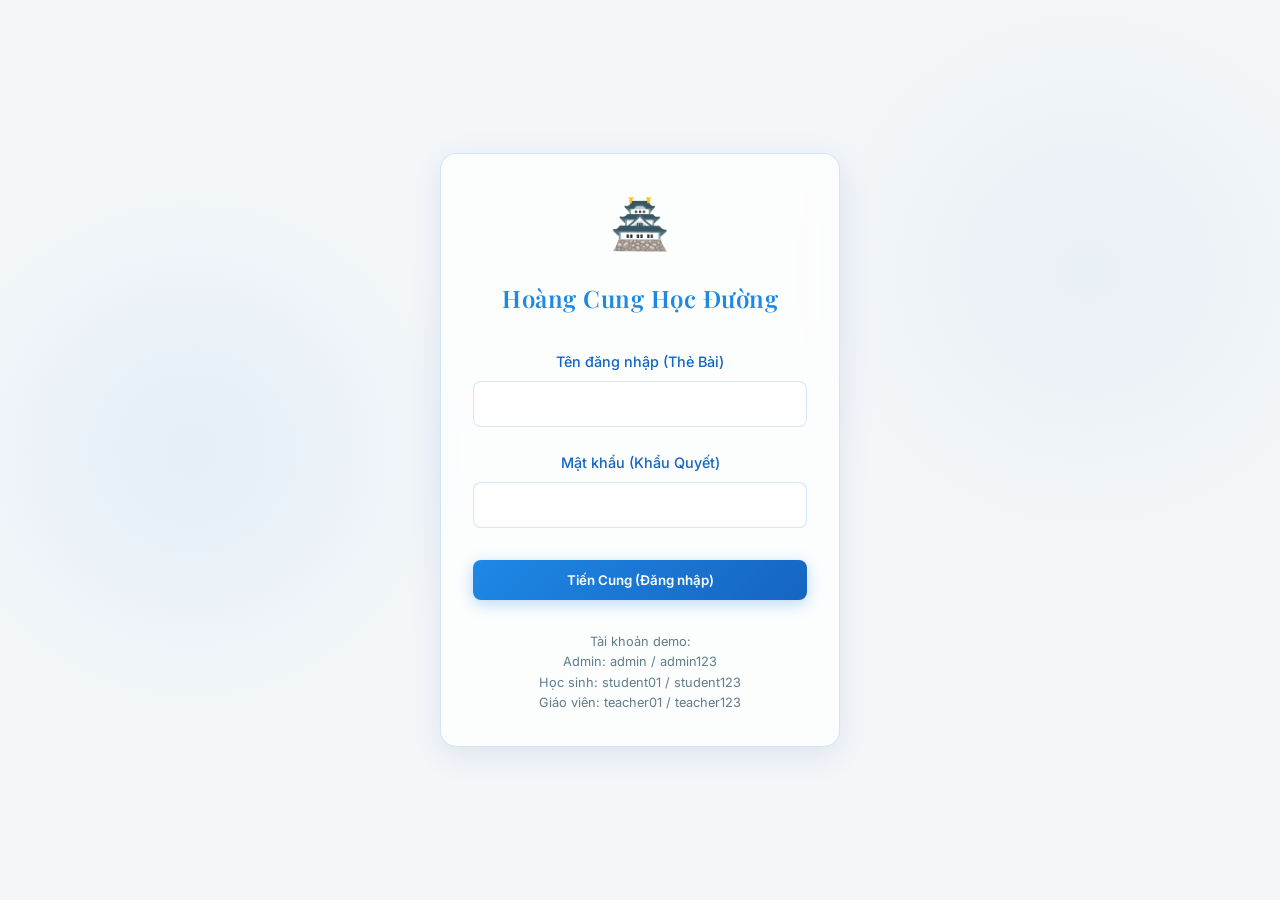
==== frontend/admin/index.html @ 29618800 "Update frontend for Vercel deploy" ====
<!DOCTYPE html>
<html lang="vi">
<head>
    <meta charset="UTF-8">
    <meta name="viewport" content="width=device-width, initial-scale=1.0">
    <title>Admin - Hoàng Cung Học Đường</title>
    <link rel="stylesheet" href="../css/style.css">
</head>
<body>

    <div class="app-container">
        <!-- Sidebar -->
        <aside class="sidebar">
            <div class="sidebar-header">
                <div style="font-size: 2.5rem; margin-bottom: 1rem;">🏯</div>
                <h2 style="font-size: 1.2rem;">Hoàng Cung<br>Học Đường</h2>
            </div>
            <nav class="sidebar-nav">
                <a href="index.html" class="nav-item active">Tổng Quan Quốc Gia</a>
                <a href="#" class="nav-item" onclick="alert('Tính năng đang phát triển!')">Quản Lý Thái Phó (GV)</a>
                <a href="#" class="nav-item" onclick="alert('Tính năng đang phát triển!')">Quản Lý Học Sinh</a>
                <a href="#" class="nav-item" onclick="alert('Tính năng đang phát triển!')">Cấu Hình Cấp Bậc</a>
            </nav>
            <div style="padding: 1.5rem; text-align: center;">
                <button onclick="logout()" class="btn btn-secondary" style="width: 100%;">Xuất Cung</button>
            </div>
        </aside>

        <!-- Main Content -->
        <main class="main-content">
            <header class="topbar">
                <div>
                    <h1 style="font-size: 1.8rem;">Toàn Cảnh Triều Đình</h1>
                </div>
                <div class="user-profile">
                    <div class="user-info">
                        <div class="user-name" id="userName">Đang tải...</div>
                        <div class="user-role">Quản Trị Tối Cao (Admin)</div>
                    </div>
                </div>
            </header>

            <div class="animate-fade-in">
                <!-- Stats Grid -->
                <div class="grid-cards">
                    <div class="glass-panel stat-card">
                        <div class="stat-label">Tổng Học Sinh</div>
                        <div class="stat-value" id="totalStudents">0</div>
                    </div>
                    <div class="stat-card glass-panel">
                        <div class="stat-label">Tổng Lớp Học</div>
                        <div class="stat-value" id="totalClasses">0</div>
                    </div>
                    <div class="stat-card glass-panel">
                        <div class="stat-label">Tổng Giáo Viên</div>
                        <div class="stat-value" id="totalTeachers">0</div>
                    </div>
                    <div class="stat-card glass-panel">
                        <div class="stat-label">Điểm Trung Bình</div>
                        <div class="stat-value" id="avgScore">0</div>
                    </div>
                </div>

                <!-- Top Students Table -->
                <div class="glass-panel mt-2">
                    <h3 class="mb-1">Top 5 Bảng Vàng (Toàn Trường)</h3>
                    <div class="table-container">
                        <table>
                            <thead>
                                <tr>
                                    <th>#</th>
                                    <th>Học Sinh</th>
                                    <th>Cấp Bậc</th>
                                    <th>Tổng Điểm</th>
                                </tr>
                            </thead>
                            <tbody id="topStudentsTable">
                                <tr>
                                    <td colspan="4" class="text-center">Đang tải dữ liệu...</td>
                                </tr>
                            </tbody>
                        </table>
                    </div>
                </div>

            </div>
        </main>
    </div>

    <script src="../js/api.js"></script>
    <script src="dashboard.js"></script>
</body>
</html>
---- frontend/css/style.css ----
@import url('https://fonts.googleapis.com/css2?family=Playfair+Display:ital,wght@0,400;0,600;0,700;1,400&family=Inter:wght@300;400;500;600&display=swap');

:root {
    --primary-color: #1E88E5; /* Edu Blue */
    --primary-dark: #1565C0;
    --primary-light: #E3F2FD;
    --bg-dark: #F4F7F9; /* Light Edu background */
    --bg-panel: rgba(255, 255, 255, 0.85);
    --text-main: #2C3E50;
    --text-muted: #607D8B;
    --accent-red: #E74C3C;
    --glass-bg: rgba(255, 255, 255, 0.7);
    --glass-border: rgba(30, 136, 229, 0.2);
    --glass-shadow: 0 8px 32px 0 rgba(31, 38, 135, 0.1);
    --danger: #dc3545;
    --success: #28a745;
}

* {
    margin: 0;
    padding: 0;
    box-sizing: border-box;
}

body {
    font-family: 'Inter', sans-serif;
    background-color: var(--bg-dark);
    background-image: 
        radial-gradient(circle at 15% 50%, rgba(30, 136, 229, 0.08), transparent 25%),
        radial-gradient(circle at 85% 30%, rgba(21, 101, 192, 0.05), transparent 25%);
    background-attachment: fixed;
    color: var(--text-main);
    min-height: 100vh;
    line-height: 1.6;
}

h1, h2, h3, h4, h5, h6 {
    font-family: 'Playfair Display', serif;
    color: var(--primary-color);
    font-weight: 600;
    letter-spacing: 0.5px;
}

/* Glassmorphism Panels */
.glass-panel {
    background: var(--glass-bg);
    backdrop-filter: blur(12px);
    -webkit-backdrop-filter: blur(12px);
    border: 1px solid var(--glass-border);
    box-shadow: var(--glass-shadow);
    border-radius: 16px;
    padding: 2rem;
}

/* Inputs & Buttons */
.input-group {
    margin-bottom: 1.5rem;
}

.input-group label {
    display: block;
    margin-bottom: 0.5rem;
    color: var(--primary-dark);
    font-size: 0.9rem;
    font-weight: 500;
}

input, select, textarea {
    width: 100%;
    padding: 0.75rem 1rem;
    background: rgba(255, 255, 255, 0.9);
    border: 1px solid var(--glass-border);
    border-radius: 8px;
    color: var(--text-main);
    font-family: 'Inter', sans-serif;
    font-size: 1rem;
    transition: all 0.3s ease;
}

input:focus, select:focus, textarea:focus {
    outline: none;
    border-color: var(--primary-color);
    box-shadow: 0 0 0 2px rgba(30, 136, 229, 0.2);
}

.btn {
    display: inline-block;
    padding: 0.75rem 1.5rem;
    border: none;
    border-radius: 8px;
    font-weight: 600;
    cursor: pointer;
    transition: all 0.3s ease;
    font-family: 'Inter', sans-serif;
    text-align: center;
}

.btn-primary {
    background: linear-gradient(135deg, var(--primary-color), var(--primary-dark));
    color: #FFFFFF;
    box-shadow: 0 4px 15px rgba(30, 136, 229, 0.3);
}

.btn-primary:hover {
    transform: translateY(-2px);
    box-shadow: 0 6px 20px rgba(30, 136, 229, 0.4);
    background: linear-gradient(135deg, #42A5F5, var(--primary-color));
}

.btn-secondary {
    background: transparent;
    border: 1px solid var(--primary-color);
    color: var(--primary-color);
}

.btn-secondary:hover {
    background: rgba(30, 136, 229, 0.1);
}

/* Layout */
.app-container {
    display: flex;
    min-height: 100vh;
}

.sidebar {
    width: 260px;
    background: var(--glass-bg);
    backdrop-filter: blur(12px);
    border-right: 1px solid var(--glass-border);
    display: flex;
    flex-direction: column;
}

.sidebar-header {
    padding: 2rem 1.5rem;
    text-align: center;
    border-bottom: 1px solid var(--glass-border);
}

.sidebar-header h2 {
    font-size: 1.5rem;
    margin-bottom: 0.5rem;
}

.sidebar-nav {
    flex: 1;
    padding: 1.5rem 0;
}

.nav-item {
    display: block;
    padding: 0.75rem 1.5rem;
    color: var(--text-muted);
    text-decoration: none;
    transition: all 0.3s;
    border-left: 3px solid transparent;
}

.nav-item:hover, .nav-item.active {
    background: rgba(30, 136, 229, 0.1);
    color: var(--primary-color);
    border-left-color: var(--primary-color);
}

.main-content {
    flex: 1;
    padding: 2rem;
    overflow-y: auto;
}

/* Topbar */
.topbar {
    display: flex;
    justify-content: space-between;
    align-items: center;
    margin-bottom: 2rem;
    padding-bottom: 1rem;
    border-bottom: 1px solid var(--glass-border);
}

.user-profile {
    display: flex;
    align-items: center;
    gap: 1rem;
}

.user-info {
    text-align: right;
}

.user-name {
    font-weight: 600;
    color: var(--primary-light);
}

.user-role {
    font-size: 0.8rem;
    color: var(--text-muted);
}

/* Dashboard Grid */
.grid-cards {
    display: grid;
    grid-template-columns: repeat(auto-fit, minmax(240px, 1fr));
    gap: 1.5rem;
    margin-bottom: 2rem;
}

.stat-card {
    padding: 1.5rem;
    display: flex;
    flex-direction: column;
    gap: 0.5rem;
}

.stat-value {
    font-size: 2.5rem;
    font-family: 'Playfair Display', serif;
    color: var(--primary-color);
    line-height: 1;
}

.stat-label {
    color: var(--text-muted);
    font-size: 0.9rem;
    text-transform: uppercase;
    letter-spacing: 1px;
}

/* Tables */
.table-container {
    overflow-x: auto;
}

table {
    width: 100%;
    border-collapse: collapse;
}

th, td {
    padding: 1rem;
    text-align: left;
    border-bottom: 1px solid rgba(30, 136, 229, 0.1);
}

th {
    color: var(--primary-color);
    font-family: 'Playfair Display', serif;
    font-weight: 600;
    text-transform: uppercase;
    font-size: 0.9rem;
    letter-spacing: 1px;
}

tr:hover td {
    background: rgba(30, 136, 229, 0.05);
}

/* Utilities */
.text-center { text-align: center; }
.mt-1 { margin-top: 1rem; }
.mt-2 { margin-top: 2rem; }
.mb-1 { margin-bottom: 1rem; }
.mb-2 { margin-bottom: 2rem; }
.d-flex { display: flex; }
.justify-between { justify-content: space-between; }
.align-center { align-items: center; }

/* Animations */
@keyframes fadeIn {
    from { opacity: 0; transform: translateY(10px); }
    to { opacity: 1; transform: translateY(0); }
}

.animate-fade-in {
    animation: fadeIn 0.5s ease forwards;
}

/* Rank Badges */
.rank-badge {
    display: inline-flex;
    align-items: center;
    gap: 0.5rem;
    padding: 0.25rem 0.75rem;
    border-radius: 20px;
    font-size: 0.85rem;
    font-weight: 600;
    background: rgba(0, 0, 0, 0.3);
    border: 1px solid;
}
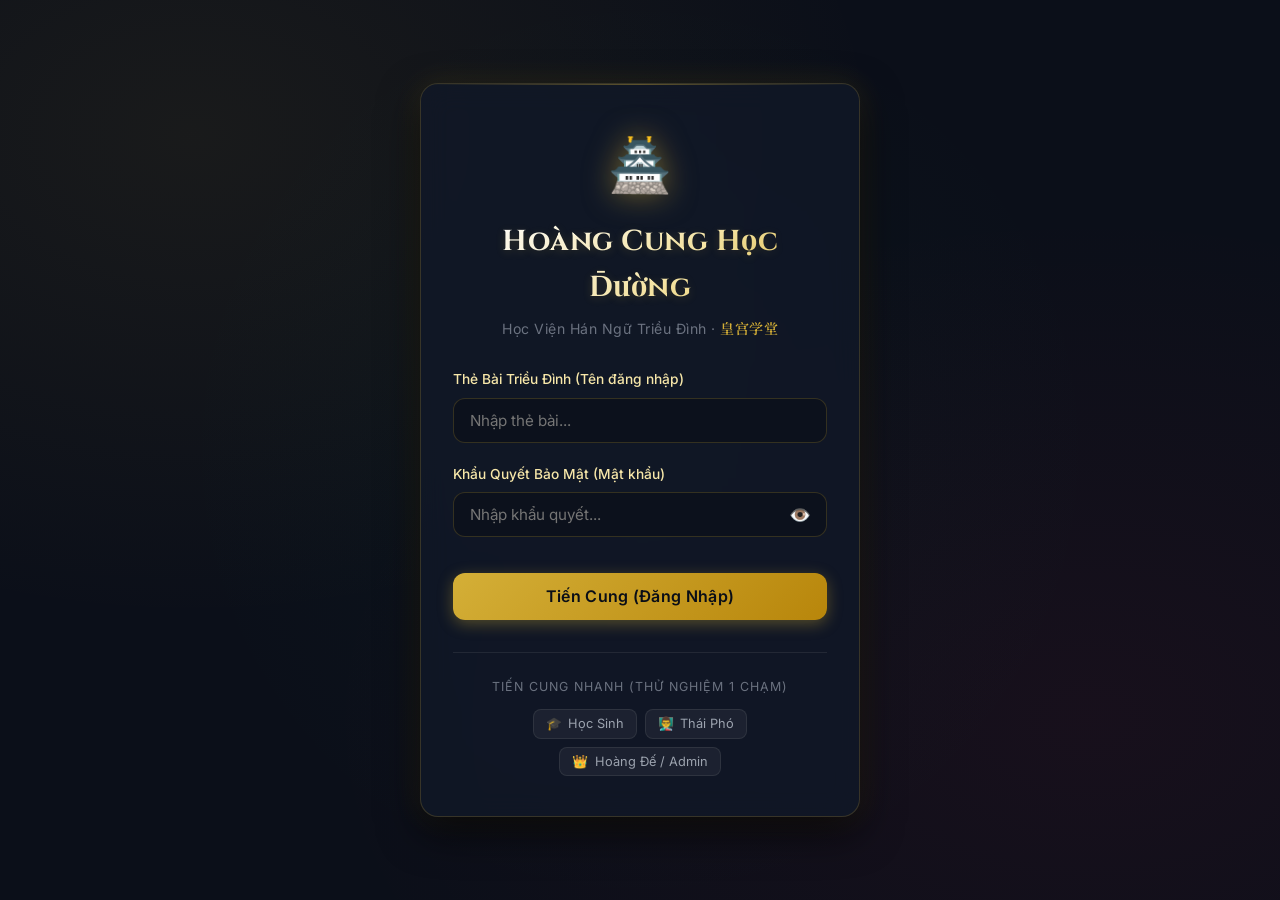
==== commit 91b13682: "feat: overhaul frontend with imperial Chinese theme, full API integration, and mobile responsiveness" ====
--- a/frontend/admin/index.html
+++ b/frontend/admin/index.html
@@ -2,9 +2,44 @@
 <html lang="vi">
 <head>
     <meta charset="UTF-8">
-    <meta name="viewport" content="width=device-width, initial-scale=1.0">
-    <title>Admin - Hoàng Cung Học Đường</title>
+    <meta name="viewport" content="width=device-width, initial-scale=1.0, maximum-scale=1.0, user-scalable=no">
+    <title>Hoàng Cung Học Đường - Quản Trị Triều Đình</title>
     <link rel="stylesheet" href="../css/style.css">
+    <style>
+        .rank-dist-grid {
+            display: grid;
+            grid-template-columns: repeat(auto-fill, minmax(170px, 1fr));
+            gap: 0.85rem;
+            margin-top: 1rem;
+        }
+
+        .rank-dist-card {
+            background: rgba(13, 17, 26, 0.7);
+            border: 1px solid var(--border-subtle);
+            border-radius: var(--radius-md);
+            padding: 0.85rem 1rem;
+            display: flex;
+            align-items: center;
+            justify-content: space-between;
+        }
+
+        .rank-dist-card:hover {
+            border-color: var(--gold-primary);
+        }
+
+        .form-row {
+            display: grid;
+            grid-template-columns: 1fr 1fr;
+            gap: 1rem;
+        }
+
+        @media (max-width: 640px) {
+            .form-row {
+                grid-template-columns: 1fr;
+                gap: 0;
+            }
+        }
+    </style>
 </head>
 <body>
 
@@ -12,81 +47,409 @@
         <!-- Sidebar -->
         <aside class="sidebar">
             <div class="sidebar-header">
-                <div style="font-size: 2.5rem; margin-bottom: 1rem;">🏯</div>
-                <h2 style="font-size: 1.2rem;">Hoàng Cung<br>Học Đường</h2>
-            </div>
+                <div class="sidebar-logo-icon">👑</div>
+                <div class="sidebar-brand">
+                    <h2>Triều Đình</h2>
+                    <span>Tổng Quản Học Viện</span>
+                </div>
+            </div>
+
             <nav class="sidebar-nav">
-                <a href="index.html" class="nav-item active">Tổng Quan Quốc Gia</a>
-                <a href="#" class="nav-item" onclick="alert('Tính năng đang phát triển!')">Quản Lý Thái Phó (GV)</a>
-                <a href="#" class="nav-item" onclick="alert('Tính năng đang phát triển!')">Quản Lý Học Sinh</a>
-                <a href="#" class="nav-item" onclick="alert('Tính năng đang phát triển!')">Cấu Hình Cấp Bậc</a>
+                <a href="#dashboard" class="nav-item active" onclick="switchAdminTab('dashboard', this)">
+                    <span class="nav-icon">🏯</span>
+                    <span>Toàn Cảnh Triều Đình</span>
+                </a>
+                <a href="#students" class="nav-item" onclick="switchAdminTab('students', this)">
+                    <span class="nav-icon">👥</span>
+                    <span>Quản Lý Học Tử</span>
+                </a>
+                <a href="#teachers" class="nav-item" onclick="switchAdminTab('teachers', this)">
+                    <span class="nav-icon">🎓</span>
+                    <span>Quản Lý Thái Phó</span>
+                </a>
+                <a href="#classes" class="nav-item" onclick="switchAdminTab('classes', this)">
+                    <span class="nav-icon">🏛️</span>
+                    <span>Quản Lý Lớp Học</span>
+                </a>
+                <a href="#scores" class="nav-item" onclick="switchAdminTab('scores', this)">
+                    <span class="nav-icon">⭐</span>
+                    <span>Thưởng Phạt Triều Đình</span>
+                </a>
             </nav>
-            <div style="padding: 1.5rem; text-align: center;">
-                <button onclick="logout()" class="btn btn-secondary" style="width: 100%;">Xuất Cung</button>
+
+            <div class="sidebar-footer">
+                <button onclick="logout()" class="btn btn-secondary btn-block">
+                    <span>🚪 Xuất Cung (Đăng Xuất)</span>
+                </button>
             </div>
         </aside>
 
         <!-- Main Content -->
         <main class="main-content">
             <header class="topbar">
-                <div>
-                    <h1 style="font-size: 1.8rem;">Toàn Cảnh Triều Đình</h1>
-                </div>
-                <div class="user-profile">
-                    <div class="user-info">
-                        <div class="user-name" id="userName">Đang tải...</div>
-                        <div class="user-role">Quản Trị Tối Cao (Admin)</div>
+                <div class="topbar-left">
+                    <button class="menu-toggle" aria-label="Mở Menu">☰</button>
+                    <div class="topbar-title">
+                        <h1 id="pageHeaderTitle">Toàn Cảnh Triều Đình · <span class="hanzi">皇城总览</span></h1>
+                        <p id="pageHeaderSubtitle">Báo cáo tình hình học viện Hán ngữ toàn diện</p>
+                    </div>
+                </div>
+
+                <div class="topbar-right">
+                    <button id="notifBtn" class="notif-btn" title="Chiếu chỉ & Thông báo">
+                        <span>🔔</span>
+                    </button>
+                    <div class="user-profile">
+                        <div class="user-avatar" style="background: linear-gradient(135deg, #FFD700, #B8860B);">帝</div>
+                        <div class="user-meta">
+                            <div class="name" id="userName">Đang tải...</div>
+                            <div class="role user-role">Quản Trị Tối Cao</div>
+                        </div>
                     </div>
                 </div>
             </header>
 
             <div class="animate-fade-in">
-                <!-- Stats Grid -->
-                <div class="grid-cards">
-                    <div class="glass-panel stat-card">
-                        <div class="stat-label">Tổng Học Sinh</div>
-                        <div class="stat-value" id="totalStudents">0</div>
-                    </div>
-                    <div class="stat-card glass-panel">
-                        <div class="stat-label">Tổng Lớp Học</div>
-                        <div class="stat-value" id="totalClasses">0</div>
-                    </div>
-                    <div class="stat-card glass-panel">
-                        <div class="stat-label">Tổng Giáo Viên</div>
-                        <div class="stat-value" id="totalTeachers">0</div>
-                    </div>
-                    <div class="stat-card glass-panel">
-                        <div class="stat-label">Điểm Trung Bình</div>
-                        <div class="stat-value" id="avgScore">0</div>
-                    </div>
-                </div>
-
-                <!-- Top Students Table -->
-                <div class="glass-panel mt-2">
-                    <h3 class="mb-1">Top 5 Bảng Vàng (Toàn Trường)</h3>
-                    <div class="table-container">
-                        <table>
-                            <thead>
-                                <tr>
-                                    <th>#</th>
-                                    <th>Học Sinh</th>
-                                    <th>Cấp Bậc</th>
-                                    <th>Tổng Điểm</th>
-                                </tr>
-                            </thead>
-                            <tbody id="topStudentsTable">
-                                <tr>
-                                    <td colspan="4" class="text-center">Đang tải dữ liệu...</td>
-                                </tr>
-                            </tbody>
-                        </table>
-                    </div>
-                </div>
+
+                <!-- TAB 1: DASHBOARD -->
+                <section id="tab-dashboard" class="tab-content active">
+                    <div class="grid-cards">
+                        <div class="glass-panel stat-card">
+                            <div class="stat-icon" style="color: var(--blue);">👥</div>
+                            <div class="stat-info">
+                                <div class="stat-label">Tổng Học Tử</div>
+                                <div class="stat-value" id="dashTotalStudents">0</div>
+                            </div>
+                        </div>
+
+                        <div class="glass-panel stat-card">
+                            <div class="stat-icon" style="color: var(--gold-light);">🏛️</div>
+                            <div class="stat-info">
+                                <div class="stat-label">Tổng Lớp Học</div>
+                                <div class="stat-value" id="dashTotalClasses">0</div>
+                            </div>
+                        </div>
+
+                        <div class="glass-panel stat-card">
+                            <div class="stat-icon" style="color: var(--jade);">🎓</div>
+                            <div class="stat-info">
+                                <div class="stat-label">Tổng Thái Phó</div>
+                                <div class="stat-value" id="dashTotalTeachers">0</div>
+                            </div>
+                        </div>
+
+                        <div class="glass-panel stat-card">
+                            <div class="stat-icon" style="color: var(--amber);">📈</div>
+                            <div class="stat-info">
+                                <div class="stat-label">Điểm Trung Bình</div>
+                                <div class="stat-value" id="dashAvgScore">0</div>
+                            </div>
+                        </div>
+                    </div>
+
+                    <!-- Top 5 & Submissions -->
+                    <div class="glass-panel mb-2">
+                        <div class="d-flex justify-between align-center mb-1">
+                            <h3>🏆 Top 5 Bảng Vàng (Toàn Học Viện)</h3>
+                            <span style="font-size: 0.85rem; color: var(--gold-light);" id="dashSubmissionsStats">Bài nộp tuần này: 0</span>
+                        </div>
+                        <div class="table-container">
+                            <table>
+                                <thead>
+                                    <tr>
+                                        <th>Thứ Hạng</th>
+                                        <th>Học Tử</th>
+                                        <th>Tước Vị</th>
+                                        <th>Tổng Điểm Tích Lũy</th>
+                                    </tr>
+                                </thead>
+                                <tbody id="dashTopStudentsTable">
+                                    <tr><td colspan="4" class="text-center" style="padding: 2rem;">Đang tải dữ liệu...</td></tr>
+                                </tbody>
+                            </table>
+                        </div>
+                    </div>
+
+                    <!-- Rank Distribution -->
+                    <div class="glass-panel">
+                        <h3>👑 Phân Bố Tước Vị Hoàng Cung</h3>
+                        <p style="font-size: 0.85rem; color: var(--text-muted); margin-top: 0.2rem;">Số lượng học tử đạt được từng phẩm trật</p>
+                        <div class="rank-dist-grid" id="dashRankDistribution">
+                            <!-- Injected via JS -->
+                        </div>
+                    </div>
+                </section>
+
+                <!-- TAB 2: STUDENTS -->
+                <section id="tab-students" class="tab-content">
+                    <div class="glass-panel mb-2 d-flex justify-between align-center" style="gap: 1rem; flex-wrap: wrap;">
+                        <div class="d-flex gap-1 align-center" style="flex: 1; min-width: 280px; flex-wrap: wrap;">
+                            <input type="text" id="studentSearchInput" placeholder="🔍 Tìm tên hoặc mã học tử..." style="flex: 1; min-width: 180px;" oninput="filterStudentsList()">
+                            <select id="studentClassFilterSelect" style="width: auto; min-width: 160px;" onchange="loadStudentsManagement()">
+                                <option value="">Tất Cả Lớp</option>
+                            </select>
+                        </div>
+                        <button class="btn btn-primary" onclick="openCreateStudentModal()">
+                            <span>+ Thêm Học Tử Mới</span>
+                        </button>
+                    </div>
+
+                    <div class="glass-panel">
+                        <div class="table-container">
+                            <table>
+                                <thead>
+                                    <tr>
+                                        <th>Mã Học Tử</th>
+                                        <th>Họ Và Tên</th>
+                                        <th>Giới Tính</th>
+                                        <th>Lớp Học</th>
+                                        <th>Tước Vị</th>
+                                        <th>Tổng Điểm</th>
+                                        <th>Thao Tác</th>
+                                    </tr>
+                                </thead>
+                                <tbody id="studentsManageTableBody">
+                                    <tr><td colspan="7" class="text-center" style="padding: 2.5rem; color: var(--text-muted)">Đang tải danh sách học tử...</td></tr>
+                                </tbody>
+                            </table>
+                        </div>
+                    </div>
+                </section>
+
+                <!-- TAB 3: TEACHERS -->
+                <section id="tab-teachers" class="tab-content">
+                    <div class="glass-panel mb-2 d-flex justify-between align-center" style="gap: 1rem; flex-wrap: wrap;">
+                        <div>
+                            <h3 style="font-size: 1.25rem;">Danh Sách Thái Phó (Giáo Viên)</h3>
+                            <p style="font-size: 0.85rem; color: var(--text-muted);">Quản lý tài khoản giảng dạy tiếng Trung</p>
+                        </div>
+                        <button class="btn btn-primary" onclick="openCreateTeacherModal()">
+                            <span>+ Thêm Thái Phó Mới</span>
+                        </button>
+                    </div>
+
+                    <div class="glass-panel">
+                        <div class="table-container">
+                            <table>
+                                <thead>
+                                    <tr>
+                                        <th>ID</th>
+                                        <th>Tên Đăng Nhập</th>
+                                        <th>Họ Và Tên</th>
+                                        <th>Trạng Thái</th>
+                                        <th>Ngày Bổ Nhiệm</th>
+                                        <th>Thao Tác</th>
+                                    </tr>
+                                </thead>
+                                <tbody id="teachersManageTableBody">
+                                    <tr><td colspan="6" class="text-center" style="padding: 2.5rem; color: var(--text-muted)">Đang tải danh sách giáo viên...</td></tr>
+                                </tbody>
+                            </table>
+                        </div>
+                    </div>
+                </section>
+
+                <!-- TAB 4: CLASSES -->
+                <section id="tab-classes" class="tab-content">
+                    <div class="glass-panel mb-2 d-flex justify-between align-center" style="gap: 1rem; flex-wrap: wrap;">
+                        <div>
+                            <h3 style="font-size: 1.25rem;">Danh Sách Lớp Học Triều Đình</h3>
+                            <p style="font-size: 0.85rem; color: var(--text-muted);">Quản lý lớp học, sĩ số & giáo viên chủ nhiệm</p>
+                        </div>
+                        <button class="btn btn-primary" onclick="openCreateClassModal()">
+                            <span>+ Mở Lớp Học Mới</span>
+                        </button>
+                    </div>
+
+                    <div class="glass-panel">
+                        <div class="table-container">
+                            <table>
+                                <thead>
+                                    <tr>
+                                        <th>Mã Lớp</th>
+                                        <th>Tên Lớp Học</th>
+                                        <th>Thái Phó Phụ Trách</th>
+                                        <th>Sĩ Số Học Tử</th>
+                                        <th>Niên Khóa</th>
+                                        <th>Trạng Thái</th>
+                                        <th>Thao Tác</th>
+                                    </tr>
+                                </thead>
+                                <tbody id="classesManageTableBody">
+                                    <tr><td colspan="7" class="text-center" style="padding: 2.5rem; color: var(--text-muted)">Đang tải danh sách lớp...</td></tr>
+                                </tbody>
+                            </table>
+                        </div>
+                    </div>
+                </section>
+
+                <!-- TAB 5: SCORES & DECREES -->
+                <section id="tab-scores" class="tab-content">
+                    <div class="glass-panel" style="max-width: 680px; margin: 0 auto;">
+                        <h3 class="mb-1">⭐ Ban Chiếu Chỉ Thưởng / Phạt Triều Đình</h3>
+                        <p style="font-size: 0.88rem; color: var(--text-muted); margin-bottom: 1.5rem;">Cộng hoặc trừ điểm tích lũy trực tiếp cho bất kỳ học tử nào trong học viện</p>
+
+                        <form id="adminScoreForm">
+                            <div class="input-group">
+                                <label>Chọn Học Tử Tiếp Nhận</label>
+                                <select id="adminScoreStudentSelect" required>
+                                    <option value="">Đang nạp danh sách học tử...</option>
+                                </select>
+                            </div>
+
+                            <div class="form-row">
+                                <div class="input-group">
+                                    <label>Quyết Định</label>
+                                    <select id="adminScoreType" onchange="updateAdminPresetReasons()">
+                                        <option value="bonus">Khen Thưởng (Thêm Điểm)</option>
+                                        <option value="penalty">Xử Phạt (Trừ Điểm)</option>
+                                        <option value="manual">Điều Chỉnh Điểm</option>
+                                    </select>
+                                </div>
+                                <div class="input-group">
+                                    <label>Số Điểm Biến Động</label>
+                                    <input type="number" step="0.5" id="adminScorePoints" value="20" required>
+                                </div>
+                            </div>
+
+                            <div class="input-group">
+                                <label>Lý Do / Chiếu Chỉ Triều Đình</label>
+                                <input type="text" id="adminScoreReason" placeholder="VD: Đạt giải Nhất Hán Ngữ toàn quốc..." required>
+                            </div>
+
+                            <div class="d-flex gap-1" style="flex-wrap: wrap; margin-bottom: 1.5rem;" id="adminPresetReasons"></div>
+
+                            <button type="submit" class="btn btn-primary btn-block" style="padding: 0.85rem; font-size: 1rem;">
+                                <span>Ban Bố Chiếu Chỉ</span>
+                            </button>
+                        </form>
+                    </div>
+                </section>
 
             </div>
         </main>
     </div>
 
+    <!-- Create Student Modal -->
+    <div id="createStudentModal" class="modal-overlay">
+        <div class="modal-content">
+            <div class="modal-header">
+                <h2>👥 Thêm Học Tử Mới</h2>
+                <button class="modal-close-btn" onclick="closeCreateStudentModal()">&times;</button>
+            </div>
+            <form id="createStudentForm">
+                <div class="form-row">
+                    <div class="input-group">
+                        <label>Mã Học Tử</label>
+                        <input type="text" id="csStudentCode" placeholder="VD: HS1001" required>
+                    </div>
+                    <div class="input-group">
+                        <label>Họ Và Tên</label>
+                        <input type="text" id="csFullName" placeholder="VD: Nguyễn Gia Hân" required>
+                    </div>
+                </div>
+
+                <div class="form-row">
+                    <div class="input-group">
+                        <label>Giới Tính (Quyết định tước vị Cung Nữ / Nô Tài)</label>
+                        <select id="csGender">
+                            <option value="female">Nữ (Cung Nữ -> Hoàng Hậu)</option>
+                            <option value="male">Nam (Nô Tài -> Hoàng Đế)</option>
+                        </select>
+                    </div>
+                    <div class="input-group">
+                        <label>Lớp Học</label>
+                        <select id="csClassSelect" required>
+                            <option value="">-- Chọn lớp học --</option>
+                        </select>
+                    </div>
+                </div>
+
+                <div class="form-row">
+                    <div class="input-group">
+                        <label>Tên Đăng Nhập (Thẻ Bài)</label>
+                        <input type="text" id="csUsername" placeholder="VD: student05" required>
+                    </div>
+                    <div class="input-group">
+                        <label>Mật Khẩu Ban Đầu</label>
+                        <input type="password" id="csPassword" placeholder="VD: 123456" required>
+                    </div>
+                </div>
+
+                <button type="submit" class="btn btn-primary btn-block" style="padding: 0.85rem;">
+                    <span>Tạo Học Tử & Cấp Tài Khoản</span>
+                </button>
+            </form>
+        </div>
+    </div>
+
+    <!-- Create Teacher Modal -->
+    <div id="createTeacherModal" class="modal-overlay">
+        <div class="modal-content">
+            <div class="modal-header">
+                <h2>🎓 Thêm Thái Phó Mới</h2>
+                <button class="modal-close-btn" onclick="closeCreateTeacherModal()">&times;</button>
+            </div>
+            <form id="createTeacherForm">
+                <div class="input-group">
+                    <label>Họ Và Tên Thái Phó</label>
+                    <input type="text" id="ctFullName" placeholder="VD: Cô Linh Chi" required>
+                </div>
+                <div class="form-row">
+                    <div class="input-group">
+                        <label>Tên Đăng Nhập</label>
+                        <input type="text" id="ctUsername" placeholder="VD: teacher_linhchi" required>
+                    </div>
+                    <div class="input-group">
+                        <label>Mật Khẩu Khởi Tạo</label>
+                        <input type="password" id="ctPassword" placeholder="VD: teacher123" required>
+                    </div>
+                </div>
+                <button type="submit" class="btn btn-primary btn-block" style="padding: 0.85rem;">
+                    <span>Bổ Nhiệm Thái Phó</span>
+                </button>
+            </form>
+        </div>
+    </div>
+
+    <!-- Create Class Modal -->
+    <div id="createClassModal" class="modal-overlay">
+        <div class="modal-content">
+            <div class="modal-header">
+                <h2>🏛️ Mở Lớp Học Mới</h2>
+                <button class="modal-close-btn" onclick="closeCreateClassModal()">&times;</button>
+            </div>
+            <form id="createClassForm">
+                <div class="form-row">
+                    <div class="input-group">
+                        <label>Mã Lớp</label>
+                        <input type="text" id="ccClassCode" placeholder="VD: 10A4" required>
+                    </div>
+                    <div class="input-group">
+                        <label>Tên Lớp Học</label>
+                        <input type="text" id="ccClassName" placeholder="VD: Lớp Tiếng Trung 10A4" required>
+                    </div>
+                </div>
+                <div class="form-row">
+                    <div class="input-group">
+                        <label>Thái Phó Chủ Nhiệm</label>
+                        <select id="ccTeacherSelect">
+                            <option value="">-- Chưa phân công --</option>
+                        </select>
+                    </div>
+                    <div class="input-group">
+                        <label>Niên Khóa</label>
+                        <input type="text" id="ccSchoolYear" value="2026-2027" required>
+                    </div>
+                </div>
+                <button type="submit" class="btn btn-primary btn-block" style="padding: 0.85rem;">
+                    <span>Thành Lập Lớp Học</span>
+                </button>
+            </form>
+        </div>
+    </div>
+
+    <script src="../config.js"></script>
     <script src="../js/api.js"></script>
     <script src="dashboard.js"></script>
 </body>
--- a/frontend/css/style.css
+++ b/frontend/css/style.css
@@ -1,291 +1,926 @@
-@import url('https://fonts.googleapis.com/css2?family=Playfair+Display:ital,wght@0,400;0,600;0,700;1,400&family=Inter:wght@300;400;500;600&display=swap');
+@import url('https://fonts.googleapis.com/css2?family=Cinzel:wght@500;600;700;800&family=Inter:wght@300;400;500;600;700&family=Noto+Serif+SC:wght@500;600;700&family=Playfair+Display:ital,wght@0,600;0,700;1,600&display=swap');
 
 :root {
-    --primary-color: #1E88E5; /* Edu Blue */
-    --primary-dark: #1565C0;
-    --primary-light: #E3F2FD;
-    --bg-dark: #F4F7F9; /* Light Edu background */
-    --bg-panel: rgba(255, 255, 255, 0.85);
-    --text-main: #2C3E50;
-    --text-muted: #607D8B;
-    --accent-red: #E74C3C;
-    --glass-bg: rgba(255, 255, 255, 0.7);
-    --glass-border: rgba(30, 136, 229, 0.2);
-    --glass-shadow: 0 8px 32px 0 rgba(31, 38, 135, 0.1);
-    --danger: #dc3545;
-    --success: #28a745;
-}
-
+    /* Imperial Theme Palette */
+    --bg-main: #0B0F19;
+    --bg-secondary: #111827;
+    --bg-card: rgba(17, 24, 39, 0.78);
+    --bg-card-hover: rgba(28, 36, 56, 0.88);
+    --bg-glass: rgba(17, 24, 39, 0.72);
+    --bg-glass-light: rgba(255, 255, 255, 0.05);
+
+    --gold-primary: #D4AF37;
+    --gold-light: #F7E7A9;
+    --gold-dark: #9A7B1C;
+    --gold-glow: rgba(212, 175, 55, 0.35);
+    
+    --crimson: #E11D48;
+    --crimson-glow: rgba(225, 29, 72, 0.3);
+    --jade: #10B981;
+    --jade-glow: rgba(16, 185, 129, 0.25);
+    --amber: #F59E0B;
+    --blue: #3B82F6;
+    --purple: #8B5CF6;
+
+    --text-primary: #F3F4F6;
+    --text-secondary: #9CA3AF;
+    --text-muted: #6B7280;
+    --text-gold: #FCD34D;
+
+    --border-color: rgba(212, 175, 55, 0.2);
+    --border-glow: 0 0 15px rgba(212, 175, 55, 0.15);
+    --border-subtle: rgba(255, 255, 255, 0.08);
+
+    --radius-sm: 8px;
+    --radius-md: 12px;
+    --radius-lg: 18px;
+    --radius-full: 9999px;
+
+    --shadow-sm: 0 2px 8px rgba(0, 0, 0, 0.3);
+    --shadow-md: 0 8px 24px rgba(0, 0, 0, 0.45);
+    --shadow-gold: 0 4px 20px rgba(212, 175, 55, 0.2);
+
+    --sidebar-width: 270px;
+    --topbar-height: 70px;
+    --mobile-nav-height: 64px;
+}
+
+/* Base Reset & Typography */
 * {
     margin: 0;
     padding: 0;
     box-sizing: border-box;
-}
-
-body {
-    font-family: 'Inter', sans-serif;
-    background-color: var(--bg-dark);
+    -webkit-tap-highlight-color: transparent;
+}
+
+html, body {
+    width: 100%;
+    min-height: 100vh;
+    font-family: 'Inter', -apple-system, BlinkMacSystemFont, "Segoe UI", Roboto, sans-serif;
+    background-color: var(--bg-main);
+    color: var(--text-primary);
+    line-height: 1.6;
     background-image: 
-        radial-gradient(circle at 15% 50%, rgba(30, 136, 229, 0.08), transparent 25%),
-        radial-gradient(circle at 85% 30%, rgba(21, 101, 192, 0.05), transparent 25%);
+        radial-gradient(ellipse at 15% 15%, rgba(212, 175, 55, 0.07) 0%, transparent 45%),
+        radial-gradient(ellipse at 85% 80%, rgba(225, 29, 72, 0.06) 0%, transparent 50%),
+        radial-gradient(circle at 50% 50%, rgba(16, 185, 129, 0.03) 0%, transparent 60%);
     background-attachment: fixed;
-    color: var(--text-main);
+    overflow-x: hidden;
+}
+
+h1, h2, h3, h4, h5, h6, .royal-title {
+    font-family: 'Cinzel', 'Playfair Display', serif;
+    font-weight: 700;
+    letter-spacing: 0.5px;
+    color: var(--gold-light);
+    text-shadow: 0 2px 10px rgba(212, 175, 55, 0.2);
+}
+
+.hanzi {
+    font-family: 'Noto Serif SC', serif;
+    font-weight: 600;
+}
+
+a {
+    color: inherit;
+    text-decoration: none;
+}
+
+button, input, select, textarea {
+    font-family: inherit;
+}
+
+/* Glass Panels */
+.glass-panel {
+    background: var(--bg-card);
+    backdrop-filter: blur(14px);
+    -webkit-backdrop-filter: blur(14px);
+    border: 1px solid var(--border-color);
+    box-shadow: var(--shadow-md);
+    border-radius: var(--radius-lg);
+    padding: 1.5rem;
+    position: relative;
+    overflow: hidden;
+    transition: transform 0.25s ease, border-color 0.25s ease, box-shadow 0.25s ease;
+}
+
+.glass-panel::before {
+    content: '';
+    position: absolute;
+    top: 0; left: 0; right: 0;
+    height: 1px;
+    background: linear-gradient(90deg, transparent, rgba(212, 175, 55, 0.4), transparent);
+}
+
+.glass-panel:hover {
+    border-color: rgba(212, 175, 55, 0.35);
+}
+
+/* App Container Layout */
+.app-container {
+    display: flex;
     min-height: 100vh;
-    line-height: 1.6;
-}
-
-h1, h2, h3, h4, h5, h6 {
-    font-family: 'Playfair Display', serif;
-    color: var(--primary-color);
+    width: 100%;
+}
+
+/* Desktop Sidebar */
+.sidebar {
+    width: var(--sidebar-width);
+    background: rgba(13, 17, 26, 0.94);
+    backdrop-filter: blur(18px);
+    -webkit-backdrop-filter: blur(18px);
+    border-right: 1px solid var(--border-color);
+    display: flex;
+    flex-direction: column;
+    position: fixed;
+    top: 0;
+    bottom: 0;
+    left: 0;
+    z-index: 100;
+    transition: transform 0.3s cubic-bezier(0.4, 0, 0.2, 1);
+}
+
+.sidebar-header {
+    padding: 1.75rem 1.5rem;
+    display: flex;
+    align-items: center;
+    gap: 1rem;
+    border-bottom: 1px solid var(--border-subtle);
+    background: linear-gradient(180deg, rgba(212, 175, 55, 0.08) 0%, transparent 100%);
+}
+
+.sidebar-logo-icon {
+    font-size: 2.2rem;
+    filter: drop-shadow(0 0 10px rgba(212, 175, 55, 0.4));
+}
+
+.sidebar-brand h2 {
+    font-size: 1.15rem;
+    line-height: 1.25;
+    background: linear-gradient(135deg, #FFF 20%, var(--gold-light) 60%, var(--gold-primary) 100%);
+    -webkit-background-clip: text;
+    -webkit-text-fill-color: transparent;
+}
+
+.sidebar-brand span {
+    font-size: 0.75rem;
+    color: var(--text-muted);
+    letter-spacing: 1px;
+    text-transform: uppercase;
+}
+
+.sidebar-nav {
+    flex: 1;
+    padding: 1.25rem 0.85rem;
+    display: flex;
+    flex-direction: column;
+    gap: 0.35rem;
+    overflow-y: auto;
+}
+
+.nav-item {
+    display: flex;
+    align-items: center;
+    gap: 0.9rem;
+    padding: 0.85rem 1.1rem;
+    color: var(--text-secondary);
+    border-radius: var(--radius-md);
+    font-weight: 500;
+    font-size: 0.93rem;
+    transition: all 0.2s ease;
+    border: 1px solid transparent;
+}
+
+.nav-item .nav-icon {
+    font-size: 1.25rem;
+    width: 24px;
+    text-align: center;
+}
+
+.nav-item:hover {
+    background: rgba(212, 175, 55, 0.08);
+    color: var(--gold-light);
+    border-color: rgba(212, 175, 55, 0.15);
+    transform: translateX(3px);
+}
+
+.nav-item.active {
+    background: linear-gradient(90deg, rgba(212, 175, 55, 0.18) 0%, rgba(212, 175, 55, 0.05) 100%);
+    color: var(--gold-light);
+    border-color: rgba(212, 175, 55, 0.35);
+    box-shadow: 0 0 15px rgba(212, 175, 55, 0.1);
     font-weight: 600;
+}
+
+.sidebar-footer {
+    padding: 1.2rem;
+    border-top: 1px solid var(--border-subtle);
+}
+
+/* Main Content Area */
+.main-content {
+    flex: 1;
+    margin-left: var(--sidebar-width);
+    padding: 1.75rem 2.25rem 5rem 2.25rem;
+    min-height: 100vh;
+    max-width: 1400px;
+}
+
+/* Topbar */
+.topbar {
+    display: flex;
+    justify-content: space-between;
+    align-items: center;
+    padding-bottom: 1.5rem;
+    margin-bottom: 2rem;
+    border-bottom: 1px solid var(--border-color);
+}
+
+.topbar-left {
+    display: flex;
+    align-items: center;
+    gap: 1rem;
+}
+
+.menu-toggle {
+    display: none;
+    background: rgba(255, 255, 255, 0.06);
+    border: 1px solid var(--border-subtle);
+    color: var(--gold-light);
+    width: 42px;
+    height: 42px;
+    border-radius: var(--radius-md);
+    cursor: pointer;
+    font-size: 1.25rem;
+    align-items: center;
+    justify-content: center;
+}
+
+.topbar-title h1 {
+    font-size: 1.65rem;
+    display: flex;
+    align-items: center;
+    gap: 0.6rem;
+}
+
+.topbar-title p {
+    font-size: 0.85rem;
+    color: var(--text-muted);
+}
+
+.topbar-right {
+    display: flex;
+    align-items: center;
+    gap: 1.2rem;
+}
+
+/* Notifications Button */
+.notif-btn {
+    position: relative;
+    background: rgba(255, 255, 255, 0.06);
+    border: 1px solid var(--border-color);
+    width: 42px;
+    height: 42px;
+    border-radius: 50%;
+    color: var(--gold-light);
+    cursor: pointer;
+    display: flex;
+    align-items: center;
+    justify-content: center;
+    font-size: 1.2rem;
+    transition: all 0.2s;
+}
+
+.notif-btn:hover {
+    background: rgba(212, 175, 55, 0.15);
+    border-color: var(--gold-primary);
+}
+
+.notif-badge {
+    position: absolute;
+    top: -2px;
+    right: -2px;
+    background: var(--crimson);
+    color: #fff;
+    font-size: 0.65rem;
+    font-weight: 700;
+    min-width: 18px;
+    height: 18px;
+    border-radius: 9px;
+    display: flex;
+    align-items: center;
+    justify-content: center;
+    padding: 0 4px;
+    box-shadow: 0 0 8px var(--crimson-glow);
+}
+
+/* User Profile Badge in Topbar */
+.user-profile {
+    display: flex;
+    align-items: center;
+    gap: 0.85rem;
+    background: rgba(255, 255, 255, 0.04);
+    padding: 0.45rem 0.9rem;
+    border-radius: var(--radius-full);
+    border: 1px solid var(--border-subtle);
+}
+
+.user-avatar {
+    width: 38px;
+    height: 38px;
+    border-radius: 50%;
+    background: linear-gradient(135deg, var(--gold-dark), var(--gold-primary));
+    display: flex;
+    align-items: center;
+    justify-content: center;
+    font-size: 1.2rem;
+    border: 2px solid var(--gold-primary);
+    box-shadow: 0 0 10px rgba(212, 175, 55, 0.3);
+}
+
+.user-meta {
+    text-align: right;
+}
+
+.user-meta .name {
+    font-size: 0.9rem;
+    font-weight: 600;
+    color: var(--text-primary);
+}
+
+.user-meta .role {
+    font-size: 0.72rem;
+    color: var(--gold-primary);
+    text-transform: uppercase;
     letter-spacing: 0.5px;
 }
 
-/* Glassmorphism Panels */
-.glass-panel {
-    background: var(--glass-bg);
-    backdrop-filter: blur(12px);
-    -webkit-backdrop-filter: blur(12px);
-    border: 1px solid var(--glass-border);
-    box-shadow: var(--glass-shadow);
-    border-radius: 16px;
-    padding: 2rem;
-}
-
-/* Inputs & Buttons */
+/* Stat Cards Grid */
+.grid-cards {
+    display: grid;
+    grid-template-columns: repeat(auto-fit, minmax(220px, 1fr));
+    gap: 1.25rem;
+    margin-bottom: 2rem;
+}
+
+.stat-card {
+    display: flex;
+    align-items: center;
+    gap: 1.25rem;
+    padding: 1.35rem;
+    position: relative;
+}
+
+.stat-icon {
+    width: 52px;
+    height: 52px;
+    border-radius: var(--radius-md);
+    background: rgba(212, 175, 55, 0.1);
+    border: 1px solid rgba(212, 175, 55, 0.25);
+    display: flex;
+    align-items: center;
+    justify-content: center;
+    font-size: 1.7rem;
+    flex-shrink: 0;
+}
+
+.stat-info {
+    flex: 1;
+}
+
+.stat-label {
+    font-size: 0.8rem;
+    color: var(--text-muted);
+    text-transform: uppercase;
+    letter-spacing: 0.8px;
+    margin-bottom: 0.25rem;
+}
+
+.stat-value {
+    font-size: 2rem;
+    font-family: 'Cinzel', serif;
+    font-weight: 700;
+    color: var(--gold-light);
+    line-height: 1.1;
+}
+
+/* Rank Badge & Crown */
+.rank-badge {
+    display: inline-flex;
+    align-items: center;
+    gap: 0.45rem;
+    padding: 0.3rem 0.85rem;
+    border-radius: var(--radius-full);
+    font-size: 0.85rem;
+    font-weight: 600;
+    background: rgba(212, 175, 55, 0.12);
+    border: 1px solid var(--gold-primary);
+    color: var(--gold-light);
+    box-shadow: 0 0 10px rgba(212, 175, 55, 0.15);
+}
+
+.rank-badge.sm {
+    padding: 0.2rem 0.6rem;
+    font-size: 0.75rem;
+}
+
+/* Buttons */
+.btn {
+    display: inline-flex;
+    align-items: center;
+    justify-content: center;
+    gap: 0.5rem;
+    padding: 0.7rem 1.4rem;
+    font-size: 0.92rem;
+    font-weight: 600;
+    border-radius: var(--radius-md);
+    border: none;
+    cursor: pointer;
+    transition: all 0.2s ease;
+    text-decoration: none;
+    letter-spacing: 0.3px;
+}
+
+.btn:active {
+    transform: scale(0.97);
+}
+
+.btn-primary {
+    background: linear-gradient(135deg, #D4AF37 0%, #B8860B 100%);
+    color: #0A0E17;
+    box-shadow: 0 4px 15px rgba(212, 175, 55, 0.35);
+}
+
+.btn-primary:hover {
+    background: linear-gradient(135deg, #F3E5AB 0%, #D4AF37 100%);
+    box-shadow: 0 6px 20px rgba(212, 175, 55, 0.5);
+    transform: translateY(-2px);
+}
+
+.btn-secondary {
+    background: rgba(255, 255, 255, 0.06);
+    border: 1px solid var(--border-color);
+    color: var(--gold-light);
+}
+
+.btn-secondary:hover {
+    background: rgba(212, 175, 55, 0.12);
+    border-color: var(--gold-primary);
+    color: #FFF;
+}
+
+.btn-danger {
+    background: linear-gradient(135deg, #E11D48 0%, #9F1239 100%);
+    color: #FFF;
+    box-shadow: 0 4px 15px var(--crimson-glow);
+}
+
+.btn-danger:hover {
+    background: linear-gradient(135deg, #F43F5E 0%, #E11D48 100%);
+}
+
+.btn-success {
+    background: linear-gradient(135deg, #10B981 0%, #047857 100%);
+    color: #FFF;
+    box-shadow: 0 4px 15px var(--jade-glow);
+}
+
+.btn-sm {
+    padding: 0.4rem 0.85rem;
+    font-size: 0.82rem;
+    border-radius: var(--radius-sm);
+}
+
+.btn-block {
+    width: 100%;
+}
+
+/* Inputs & Form Elements */
 .input-group {
-    margin-bottom: 1.5rem;
+    margin-bottom: 1.25rem;
+    text-align: left;
 }
 
 .input-group label {
     display: block;
-    margin-bottom: 0.5rem;
-    color: var(--primary-dark);
-    font-size: 0.9rem;
+    margin-bottom: 0.45rem;
+    font-size: 0.86rem;
     font-weight: 500;
-}
-
-input, select, textarea {
+    color: var(--gold-light);
+}
+
+input[type="text"],
+input[type="password"],
+input[type="number"],
+input[type="date"],
+input[type="datetime-local"],
+select,
+textarea {
     width: 100%;
     padding: 0.75rem 1rem;
-    background: rgba(255, 255, 255, 0.9);
-    border: 1px solid var(--glass-border);
-    border-radius: 8px;
-    color: var(--text-main);
-    font-family: 'Inter', sans-serif;
-    font-size: 1rem;
-    transition: all 0.3s ease;
+    background: rgba(13, 17, 26, 0.75);
+    border: 1px solid var(--border-color);
+    border-radius: var(--radius-md);
+    color: var(--text-primary);
+    font-size: 0.95rem;
+    outline: none;
+    transition: all 0.25s ease;
 }
 
 input:focus, select:focus, textarea:focus {
-    outline: none;
-    border-color: var(--primary-color);
-    box-shadow: 0 0 0 2px rgba(30, 136, 229, 0.2);
-}
-
-.btn {
-    display: inline-block;
-    padding: 0.75rem 1.5rem;
-    border: none;
-    border-radius: 8px;
-    font-weight: 600;
-    cursor: pointer;
-    transition: all 0.3s ease;
-    font-family: 'Inter', sans-serif;
-    text-align: center;
-}
-
-.btn-primary {
-    background: linear-gradient(135deg, var(--primary-color), var(--primary-dark));
-    color: #FFFFFF;
-    box-shadow: 0 4px 15px rgba(30, 136, 229, 0.3);
-}
-
-.btn-primary:hover {
-    transform: translateY(-2px);
-    box-shadow: 0 6px 20px rgba(30, 136, 229, 0.4);
-    background: linear-gradient(135deg, #42A5F5, var(--primary-color));
-}
-
-.btn-secondary {
-    background: transparent;
-    border: 1px solid var(--primary-color);
-    color: var(--primary-color);
-}
-
-.btn-secondary:hover {
-    background: rgba(30, 136, 229, 0.1);
-}
-
-/* Layout */
-.app-container {
-    display: flex;
-    min-height: 100vh;
-}
-
-.sidebar {
-    width: 260px;
-    background: var(--glass-bg);
-    backdrop-filter: blur(12px);
-    border-right: 1px solid var(--glass-border);
-    display: flex;
-    flex-direction: column;
-}
-
-.sidebar-header {
-    padding: 2rem 1.5rem;
-    text-align: center;
-    border-bottom: 1px solid var(--glass-border);
-}
-
-.sidebar-header h2 {
-    font-size: 1.5rem;
-    margin-bottom: 0.5rem;
-}
-
-.sidebar-nav {
-    flex: 1;
-    padding: 1.5rem 0;
-}
-
-.nav-item {
-    display: block;
-    padding: 0.75rem 1.5rem;
-    color: var(--text-muted);
-    text-decoration: none;
-    transition: all 0.3s;
-    border-left: 3px solid transparent;
-}
-
-.nav-item:hover, .nav-item.active {
-    background: rgba(30, 136, 229, 0.1);
-    color: var(--primary-color);
-    border-left-color: var(--primary-color);
-}
-
-.main-content {
-    flex: 1;
-    padding: 2rem;
-    overflow-y: auto;
-}
-
-/* Topbar */
-.topbar {
-    display: flex;
-    justify-content: space-between;
-    align-items: center;
-    margin-bottom: 2rem;
-    padding-bottom: 1rem;
-    border-bottom: 1px solid var(--glass-border);
-}
-
-.user-profile {
-    display: flex;
-    align-items: center;
-    gap: 1rem;
-}
-
-.user-info {
-    text-align: right;
-}
-
-.user-name {
-    font-weight: 600;
-    color: var(--primary-light);
-}
-
-.user-role {
-    font-size: 0.8rem;
-    color: var(--text-muted);
-}
-
-/* Dashboard Grid */
-.grid-cards {
-    display: grid;
-    grid-template-columns: repeat(auto-fit, minmax(240px, 1fr));
-    gap: 1.5rem;
-    margin-bottom: 2rem;
-}
-
-.stat-card {
-    padding: 1.5rem;
-    display: flex;
-    flex-direction: column;
-    gap: 0.5rem;
-}
-
-.stat-value {
-    font-size: 2.5rem;
-    font-family: 'Playfair Display', serif;
-    color: var(--primary-color);
-    line-height: 1;
-}
-
-.stat-label {
-    color: var(--text-muted);
-    font-size: 0.9rem;
-    text-transform: uppercase;
-    letter-spacing: 1px;
+    border-color: var(--gold-primary);
+    box-shadow: 0 0 12px var(--gold-glow);
+    background: rgba(13, 17, 26, 0.95);
+}
+
+select option {
+    background: var(--bg-secondary);
+    color: var(--text-primary);
 }
 
 /* Tables */
 .table-container {
+    width: 100%;
     overflow-x: auto;
+    -webkit-overflow-scrolling: touch;
+    border-radius: var(--radius-md);
+    border: 1px solid var(--border-subtle);
 }
 
 table {
     width: 100%;
     border-collapse: collapse;
-}
-
-th, td {
-    padding: 1rem;
     text-align: left;
-    border-bottom: 1px solid rgba(30, 136, 229, 0.1);
+    white-space: nowrap;
+}
+
+thead {
+    background: rgba(212, 175, 55, 0.08);
 }
 
 th {
-    color: var(--primary-color);
-    font-family: 'Playfair Display', serif;
+    padding: 1rem 1.1rem;
+    font-family: 'Cinzel', serif;
+    font-size: 0.85rem;
     font-weight: 600;
-    text-transform: uppercase;
-    font-size: 0.9rem;
-    letter-spacing: 1px;
-}
-
-tr:hover td {
-    background: rgba(30, 136, 229, 0.05);
-}
-
-/* Utilities */
+    color: var(--gold-light);
+    letter-spacing: 0.5px;
+    border-bottom: 1px solid var(--border-color);
+}
+
+td {
+    padding: 1rem 1.1rem;
+    font-size: 0.92rem;
+    border-bottom: 1px solid var(--border-subtle);
+    color: var(--text-primary);
+}
+
+tbody tr {
+    transition: background-color 0.15s ease;
+}
+
+tbody tr:hover {
+    background: rgba(212, 175, 55, 0.05);
+}
+
+tbody tr:last-child td {
+    border-bottom: none;
+}
+
+/* Status Badges */
+.badge {
+    display: inline-flex;
+    align-items: center;
+    gap: 0.35rem;
+    padding: 0.25rem 0.65rem;
+    border-radius: var(--radius-full);
+    font-size: 0.78rem;
+    font-weight: 600;
+}
+
+.badge-success { background: rgba(16, 185, 129, 0.15); color: #34D399; border: 1px solid rgba(16, 185, 129, 0.3); }
+.badge-warning { background: rgba(245, 158, 11, 0.15); color: #FBBF24; border: 1px solid rgba(245, 158, 11, 0.3); }
+.badge-danger { background: rgba(225, 29, 72, 0.15); color: #FB7185; border: 1px solid rgba(225, 29, 72, 0.3); }
+.badge-info { background: rgba(59, 130, 246, 0.15); color: #60A5FA; border: 1px solid rgba(59, 130, 246, 0.3); }
+.badge-gold { background: rgba(212, 175, 55, 0.18); color: var(--gold-light); border: 1px solid var(--gold-primary); }
+
+/* Progress Bar */
+.progress-container {
+    width: 100%;
+    height: 10px;
+    background: rgba(255, 255, 255, 0.08);
+    border-radius: var(--radius-full);
+    overflow: hidden;
+    position: relative;
+    border: 1px solid var(--border-subtle);
+}
+
+.progress-bar-fill {
+    height: 100%;
+    background: linear-gradient(90deg, #D4AF37, #FBBF24);
+    box-shadow: 0 0 10px rgba(212, 175, 55, 0.5);
+    border-radius: var(--radius-full);
+    transition: width 1s cubic-bezier(0.4, 0, 0.2, 1);
+}
+
+/* Modals */
+.modal-overlay {
+    display: none;
+    position: fixed;
+    top: 0; left: 0; right: 0; bottom: 0;
+    background: rgba(5, 8, 15, 0.85);
+    backdrop-filter: blur(10px);
+    -webkit-backdrop-filter: blur(10px);
+    z-index: 1000;
+    align-items: center;
+    justify-content: center;
+    padding: 1.5rem;
+    animation: fadeIn 0.2s ease;
+}
+
+.modal-content {
+    background: var(--bg-secondary);
+    border: 1px solid var(--gold-primary);
+    border-radius: var(--radius-lg);
+    width: 100%;
+    max-width: 650px;
+    max-height: 90vh;
+    overflow-y: auto;
+    padding: 2rem;
+    box-shadow: 0 20px 50px rgba(0, 0, 0, 0.7), 0 0 25px rgba(212, 175, 55, 0.2);
+    position: relative;
+    animation: slideUp 0.25s cubic-bezier(0.16, 1, 0.3, 1);
+}
+
+.modal-header {
+    display: flex;
+    justify-content: space-between;
+    align-items: center;
+    margin-bottom: 1.5rem;
+    padding-bottom: 0.85rem;
+    border-bottom: 1px solid var(--border-color);
+}
+
+.modal-header h2 {
+    font-size: 1.4rem;
+}
+
+.modal-close-btn {
+    background: transparent;
+    border: none;
+    color: var(--text-muted);
+    font-size: 1.5rem;
+    cursor: pointer;
+    line-height: 1;
+    transition: color 0.2s;
+}
+
+.modal-close-btn:hover {
+    color: var(--crimson);
+}
+
+/* Tabs */
+.tabs-nav {
+    display: flex;
+    gap: 0.5rem;
+    border-bottom: 1px solid var(--border-color);
+    margin-bottom: 1.5rem;
+    overflow-x: auto;
+    padding-bottom: 0.25rem;
+}
+
+.tab-btn {
+    background: transparent;
+    border: none;
+    padding: 0.75rem 1.25rem;
+    color: var(--text-secondary);
+    font-weight: 600;
+    font-size: 0.95rem;
+    cursor: pointer;
+    border-bottom: 2px solid transparent;
+    transition: all 0.2s;
+    white-space: nowrap;
+}
+
+.tab-btn:hover {
+    color: var(--gold-light);
+}
+
+.tab-btn.active {
+    color: var(--gold-light);
+    border-bottom-color: var(--gold-primary);
+    text-shadow: 0 0 10px rgba(212, 175, 55, 0.3);
+}
+
+.tab-content {
+    display: none;
+}
+
+.tab-content.active {
+    display: block;
+    animation: fadeIn 0.3s ease;
+}
+
+/* Toast Notifications Container */
+#toastContainer {
+    position: fixed;
+    top: 20px;
+    right: 20px;
+    z-index: 9999;
+    display: flex;
+    flex-direction: column;
+    gap: 0.75rem;
+    max-width: 380px;
+    width: calc(100% - 40px);
+    pointer-events: none;
+}
+
+.toast {
+    background: rgba(17, 24, 39, 0.95);
+    border: 1px solid var(--border-color);
+    border-radius: var(--radius-md);
+    padding: 0.9rem 1.2rem;
+    color: var(--text-primary);
+    box-shadow: 0 10px 30px rgba(0, 0, 0, 0.5);
+    backdrop-filter: blur(12px);
+    display: flex;
+    align-items: center;
+    gap: 0.8rem;
+    pointer-events: auto;
+    animation: toastIn 0.3s cubic-bezier(0.16, 1, 0.3, 1) forwards;
+    transition: all 0.25s ease;
+}
+
+.toast.toast-success { border-color: var(--jade); }
+.toast.toast-success .toast-icon { color: var(--jade); }
+.toast.toast-error { border-color: var(--crimson); }
+.toast.toast-error .toast-icon { color: var(--crimson); }
+.toast.toast-info { border-color: var(--gold-primary); }
+.toast.toast-info .toast-icon { color: var(--gold-primary); }
+
+.toast-body {
+    flex: 1;
+    font-size: 0.88rem;
+}
+
+/* Mobile Bottom Navigation Bar */
+.mobile-bottom-nav {
+    display: none;
+    position: fixed;
+    bottom: 0;
+    left: 0;
+    right: 0;
+    height: var(--mobile-nav-height);
+    background: rgba(13, 17, 26, 0.96);
+    backdrop-filter: blur(20px);
+    -webkit-backdrop-filter: blur(20px);
+    border-top: 1px solid var(--border-color);
+    z-index: 95;
+    justify-content: space-around;
+    align-items: center;
+    padding: 0 0.5rem;
+}
+
+.mobile-nav-link {
+    display: flex;
+    flex-direction: column;
+    align-items: center;
+    justify-content: center;
+    gap: 0.2rem;
+    color: var(--text-muted);
+    font-size: 0.72rem;
+    font-weight: 500;
+    padding: 0.4rem 0.6rem;
+    border-radius: var(--radius-sm);
+    transition: color 0.2s;
+    min-width: 55px;
+}
+
+.mobile-nav-link .nav-icon {
+    font-size: 1.25rem;
+}
+
+.mobile-nav-link.active, .mobile-nav-link:hover {
+    color: var(--gold-light);
+}
+
+.mobile-nav-link.active .nav-icon {
+    filter: drop-shadow(0 0 6px rgba(212, 175, 55, 0.5));
+}
+
+/* Backdrop for Mobile Drawer */
+.drawer-backdrop {
+    display: none;
+    position: fixed;
+    top: 0; left: 0; right: 0; bottom: 0;
+    background: rgba(0, 0, 0, 0.6);
+    backdrop-filter: blur(4px);
+    z-index: 99;
+}
+
+.drawer-backdrop.active {
+    display: block;
+}
+
+/* Animations */
+@keyframes fadeIn {
+    from { opacity: 0; }
+    to { opacity: 1; }
+}
+
+@keyframes slideUp {
+    from { opacity: 0; transform: translateY(20px); }
+    to { opacity: 1; transform: translateY(0); }
+}
+
+@keyframes toastIn {
+    from { opacity: 0; transform: translateX(50px); }
+    to { opacity: 1; transform: translateX(0); }
+}
+
+.animate-fade-in {
+    animation: fadeIn 0.4s ease forwards;
+}
+
+/* Flex & Utility */
+.d-flex { display: flex; }
+.flex-column { flex-direction: column; }
+.justify-between { justify-content: space-between; }
+.justify-center { justify-content: center; }
+.align-center { align-items: center; }
+.gap-1 { gap: 1rem; }
+.gap-2 { gap: 2rem; }
 .text-center { text-align: center; }
+.text-right { text-align: right; }
+.w-full { width: 100%; }
 .mt-1 { margin-top: 1rem; }
 .mt-2 { margin-top: 2rem; }
 .mb-1 { margin-bottom: 1rem; }
 .mb-2 { margin-bottom: 2rem; }
-.d-flex { display: flex; }
-.justify-between { justify-content: space-between; }
-.align-center { align-items: center; }
-
-/* Animations */
-@keyframes fadeIn {
-    from { opacity: 0; transform: translateY(10px); }
-    to { opacity: 1; transform: translateY(0); }
-}
-
-.animate-fade-in {
-    animation: fadeIn 0.5s ease forwards;
-}
-
-/* Rank Badges */
-.rank-badge {
-    display: inline-flex;
-    align-items: center;
-    gap: 0.5rem;
-    padding: 0.25rem 0.75rem;
-    border-radius: 20px;
-    font-size: 0.85rem;
-    font-weight: 600;
-    background: rgba(0, 0, 0, 0.3);
-    border: 1px solid;
-}
+
+/* Responsive Media Queries (Mobile & Tablet) */
+@media (max-width: 992px) {
+    .sidebar {
+        transform: translateX(-100%);
+    }
+
+    .sidebar.open {
+        transform: translateX(0);
+    }
+
+    .main-content {
+        margin-left: 0;
+        padding: 1.25rem 1.25rem 5.5rem 1.25rem;
+    }
+
+    .menu-toggle {
+        display: flex;
+    }
+
+    .mobile-bottom-nav {
+        display: flex;
+    }
+}
+
+@media (max-width: 640px) {
+    .topbar-title h1 {
+        font-size: 1.3rem;
+    }
+
+    .user-meta {
+        display: none;
+    }
+
+    .grid-cards {
+        grid-template-columns: 1fr;
+        gap: 0.85rem;
+    }
+
+    .glass-panel {
+        padding: 1.1rem;
+        border-radius: var(--radius-md);
+    }
+
+    .stat-card {
+        padding: 1rem;
+    }
+
+    .stat-value {
+        font-size: 1.6rem;
+    }
+
+    .modal-content {
+        padding: 1.25rem;
+        border-radius: var(--radius-md);
+    }
+
+    .btn {
+        padding: 0.6rem 1.1rem;
+        font-size: 0.88rem;
+    }
+
+    th, td {
+        padding: 0.75rem 0.65rem;
+        font-size: 0.85rem;
+    }
+}
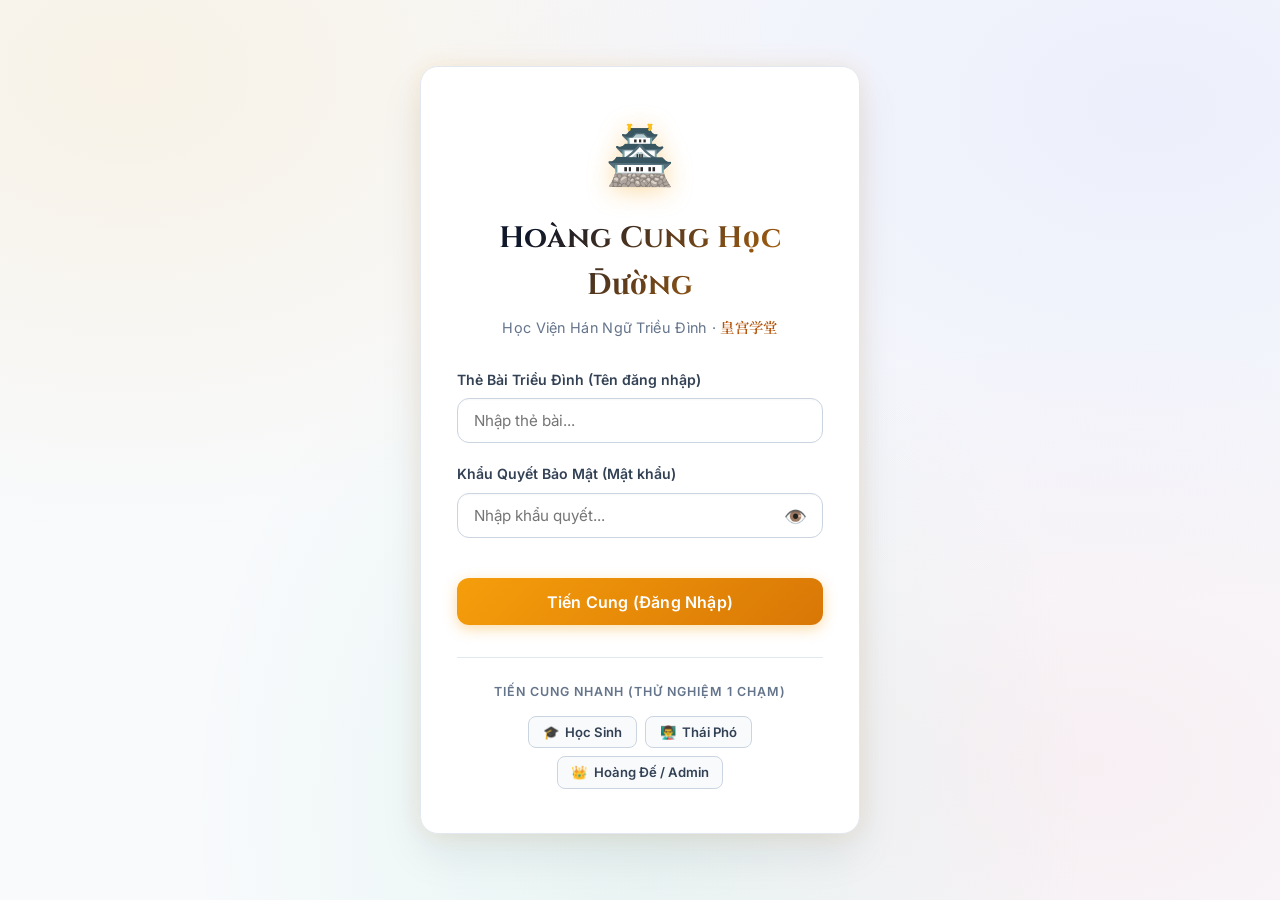
==== commit c26dad8d: "style: switch to bright, youthful, and vibrant theme with crisp cards and warm amber gold accents" ====
--- a/frontend/admin/index.html
+++ b/frontend/admin/index.html
@@ -14,17 +14,19 @@
         }
 
         .rank-dist-card {
-            background: rgba(13, 17, 26, 0.7);
-            border: 1px solid var(--border-subtle);
+            background: #FFFFFF;
+            border: 1px solid var(--border-color);
             border-radius: var(--radius-md);
             padding: 0.85rem 1rem;
             display: flex;
             align-items: center;
             justify-content: space-between;
+            box-shadow: var(--shadow-sm);
         }
 
         .rank-dist-card:hover {
-            border-color: var(--gold-primary);
+            border-color: #FCD34D;
+            background: #FFFBEB;
         }
 
         .form-row {
@@ -100,7 +102,7 @@
                         <span>🔔</span>
                     </button>
                     <div class="user-profile">
-                        <div class="user-avatar" style="background: linear-gradient(135deg, #FFD700, #B8860B);">帝</div>
+                        <div class="user-avatar" style="background: linear-gradient(135deg, #F59E0B, #D97706);">帝</div>
                         <div class="user-meta">
                             <div class="name" id="userName">Đang tải...</div>
                             <div class="role user-role">Quản Trị Tối Cao</div>
@@ -115,7 +117,7 @@
                 <section id="tab-dashboard" class="tab-content active">
                     <div class="grid-cards">
                         <div class="glass-panel stat-card">
-                            <div class="stat-icon" style="color: var(--blue);">👥</div>
+                            <div class="stat-icon" style="color: #2563EB; background: #EFF6FF; border-color: #BFDBFE;">👥</div>
                             <div class="stat-info">
                                 <div class="stat-label">Tổng Học Tử</div>
                                 <div class="stat-value" id="dashTotalStudents">0</div>
@@ -123,7 +125,7 @@
                         </div>
 
                         <div class="glass-panel stat-card">
-                            <div class="stat-icon" style="color: var(--gold-light);">🏛️</div>
+                            <div class="stat-icon" style="color: #D97706; background: #FFFBEB; border-color: #FDE68A;">🏛️</div>
                             <div class="stat-info">
                                 <div class="stat-label">Tổng Lớp Học</div>
                                 <div class="stat-value" id="dashTotalClasses">0</div>
@@ -131,7 +133,7 @@
                         </div>
 
                         <div class="glass-panel stat-card">
-                            <div class="stat-icon" style="color: var(--jade);">🎓</div>
+                            <div class="stat-icon" style="color: #059669; background: #ECFDF5; border-color: #A7F3D0;">🎓</div>
                             <div class="stat-info">
                                 <div class="stat-label">Tổng Thái Phó</div>
                                 <div class="stat-value" id="dashTotalTeachers">0</div>
@@ -139,7 +141,7 @@
                         </div>
 
                         <div class="glass-panel stat-card">
-                            <div class="stat-icon" style="color: var(--amber);">📈</div>
+                            <div class="stat-icon" style="color: #F59E0B; background: #FFFBEB; border-color: #FDE68A;">📈</div>
                             <div class="stat-info">
                                 <div class="stat-label">Điểm Trung Bình</div>
                                 <div class="stat-value" id="dashAvgScore">0</div>
@@ -151,7 +153,7 @@
                     <div class="glass-panel mb-2">
                         <div class="d-flex justify-between align-center mb-1">
                             <h3>🏆 Top 5 Bảng Vàng (Toàn Học Viện)</h3>
-                            <span style="font-size: 0.85rem; color: var(--gold-light);" id="dashSubmissionsStats">Bài nộp tuần này: 0</span>
+                            <span style="font-size: 0.85rem; color: #D97706; font-weight: 600;" id="dashSubmissionsStats">Bài nộp tuần này: 0</span>
                         </div>
                         <div class="table-container">
                             <table>
--- a/frontend/css/style.css
+++ b/frontend/css/style.css
@@ -1,44 +1,47 @@
-@import url('https://fonts.googleapis.com/css2?family=Cinzel:wght@500;600;700;800&family=Inter:wght@300;400;500;600;700&family=Noto+Serif+SC:wght@500;600;700&family=Playfair+Display:ital,wght@0,600;0,700;1,600&display=swap');
+@import url('https://fonts.googleapis.com/css2?family=Cinzel:wght@600;700;800&family=Inter:wght@300;400;500;600;700&family=Noto+Serif+SC:wght@500;600;700&family=Playfair+Display:ital,wght@0,600;0,700;1,600&display=swap');
 
 :root {
-    /* Imperial Theme Palette */
-    --bg-main: #0B0F19;
-    --bg-secondary: #111827;
-    --bg-card: rgba(17, 24, 39, 0.78);
-    --bg-card-hover: rgba(28, 36, 56, 0.88);
-    --bg-glass: rgba(17, 24, 39, 0.72);
-    --bg-glass-light: rgba(255, 255, 255, 0.05);
-
-    --gold-primary: #D4AF37;
-    --gold-light: #F7E7A9;
-    --gold-dark: #9A7B1C;
-    --gold-glow: rgba(212, 175, 55, 0.35);
+    /* Youthful, Bright Imperial Education Palette */
+    --bg-main: #F8FAFC;
+    --bg-secondary: #FFFFFF;
+    --bg-card: #FFFFFF;
+    --bg-card-hover: #FFFFFF;
+    --bg-glass: rgba(255, 255, 255, 0.94);
+    --bg-glass-light: rgba(255, 255, 255, 0.8);
+
+    --gold-primary: #D97706;  /* Warm imperial amber-gold */
+    --gold-bright: #F59E0B;   /* Cheerful bright gold */
+    --gold-light: #B45309;    /* High-contrast amber for text */
+    --gold-subtle: #FEF3C7;   /* Soft golden background */
+    --gold-glow: rgba(245, 158, 11, 0.22);
     
     --crimson: #E11D48;
-    --crimson-glow: rgba(225, 29, 72, 0.3);
-    --jade: #10B981;
-    --jade-glow: rgba(16, 185, 129, 0.25);
-    --amber: #F59E0B;
-    --blue: #3B82F6;
-    --purple: #8B5CF6;
-
-    --text-primary: #F3F4F6;
-    --text-secondary: #9CA3AF;
-    --text-muted: #6B7280;
-    --text-gold: #FCD34D;
-
-    --border-color: rgba(212, 175, 55, 0.2);
-    --border-glow: 0 0 15px rgba(212, 175, 55, 0.15);
-    --border-subtle: rgba(255, 255, 255, 0.08);
+    --crimson-subtle: #FFE4E6;
+    --jade: #059669;
+    --jade-subtle: #D1FAE5;
+    --amber: #D97706;
+    --blue: #2563EB;
+    --blue-subtle: #DBEAFE;
+    --purple: #7C3AED;
+    --purple-subtle: #EDE9FE;
+
+    --text-primary: #0F172A;   /* Crisp slate for readability */
+    --text-secondary: #334155;
+    --text-muted: #64748B;
+    --text-gold: #92400E;
+
+    --border-color: #E2E8F0;
+    --border-gold: rgba(245, 158, 11, 0.35);
+    --border-subtle: #F1F5F9;
 
     --radius-sm: 8px;
     --radius-md: 12px;
     --radius-lg: 18px;
     --radius-full: 9999px;
 
-    --shadow-sm: 0 2px 8px rgba(0, 0, 0, 0.3);
-    --shadow-md: 0 8px 24px rgba(0, 0, 0, 0.45);
-    --shadow-gold: 0 4px 20px rgba(212, 175, 55, 0.2);
+    --shadow-sm: 0 1px 3px rgba(15, 23, 42, 0.05), 0 1px 2px rgba(15, 23, 42, 0.03);
+    --shadow-md: 0 10px 25px -5px rgba(15, 23, 42, 0.06), 0 8px 10px -6px rgba(15, 23, 42, 0.04);
+    --shadow-gold: 0 8px 25px rgba(245, 158, 11, 0.2);
 
     --sidebar-width: 270px;
     --topbar-height: 70px;
@@ -61,9 +64,10 @@
     color: var(--text-primary);
     line-height: 1.6;
     background-image: 
-        radial-gradient(ellipse at 15% 15%, rgba(212, 175, 55, 0.07) 0%, transparent 45%),
-        radial-gradient(ellipse at 85% 80%, rgba(225, 29, 72, 0.06) 0%, transparent 50%),
-        radial-gradient(circle at 50% 50%, rgba(16, 185, 129, 0.03) 0%, transparent 60%);
+        radial-gradient(ellipse at 10% 8%, rgba(245, 158, 11, 0.09) 0%, transparent 40%),
+        radial-gradient(ellipse at 90% 12%, rgba(99, 102, 241, 0.08) 0%, transparent 45%),
+        radial-gradient(ellipse at 50% 90%, rgba(16, 185, 129, 0.07) 0%, transparent 50%),
+        radial-gradient(ellipse at 85% 85%, rgba(244, 63, 94, 0.06) 0%, transparent 40%);
     background-attachment: fixed;
     overflow-x: hidden;
 }
@@ -71,14 +75,14 @@
 h1, h2, h3, h4, h5, h6, .royal-title {
     font-family: 'Cinzel', 'Playfair Display', serif;
     font-weight: 700;
-    letter-spacing: 0.5px;
-    color: var(--gold-light);
-    text-shadow: 0 2px 10px rgba(212, 175, 55, 0.2);
+    letter-spacing: 0.3px;
+    color: #1E293B;
 }
 
 .hanzi {
     font-family: 'Noto Serif SC', serif;
     font-weight: 600;
+    color: var(--gold-light);
 }
 
 a {
@@ -90,11 +94,11 @@
     font-family: inherit;
 }
 
-/* Glass Panels */
+/* Glass & Card Panels */
 .glass-panel {
     background: var(--bg-card);
-    backdrop-filter: blur(14px);
-    -webkit-backdrop-filter: blur(14px);
+    backdrop-filter: blur(12px);
+    -webkit-backdrop-filter: blur(12px);
     border: 1px solid var(--border-color);
     box-shadow: var(--shadow-md);
     border-radius: var(--radius-lg);
@@ -104,16 +108,9 @@
     transition: transform 0.25s ease, border-color 0.25s ease, box-shadow 0.25s ease;
 }
 
-.glass-panel::before {
-    content: '';
-    position: absolute;
-    top: 0; left: 0; right: 0;
-    height: 1px;
-    background: linear-gradient(90deg, transparent, rgba(212, 175, 55, 0.4), transparent);
-}
-
 .glass-panel:hover {
-    border-color: rgba(212, 175, 55, 0.35);
+    border-color: rgba(245, 158, 11, 0.4);
+    box-shadow: 0 15px 35px -5px rgba(15, 23, 42, 0.08);
 }
 
 /* App Container Layout */
@@ -126,7 +123,7 @@
 /* Desktop Sidebar */
 .sidebar {
     width: var(--sidebar-width);
-    background: rgba(13, 17, 26, 0.94);
+    background: rgba(255, 255, 255, 0.96);
     backdrop-filter: blur(18px);
     -webkit-backdrop-filter: blur(18px);
     border-right: 1px solid var(--border-color);
@@ -138,6 +135,7 @@
     left: 0;
     z-index: 100;
     transition: transform 0.3s cubic-bezier(0.4, 0, 0.2, 1);
+    box-shadow: 4px 0 20px rgba(0, 0, 0, 0.02);
 }
 
 .sidebar-header {
@@ -145,27 +143,28 @@
     display: flex;
     align-items: center;
     gap: 1rem;
-    border-bottom: 1px solid var(--border-subtle);
-    background: linear-gradient(180deg, rgba(212, 175, 55, 0.08) 0%, transparent 100%);
+    border-bottom: 1px solid var(--border-color);
+    background: linear-gradient(180deg, #FFFBEB 0%, rgba(255, 255, 255, 0.8) 100%);
 }
 
 .sidebar-logo-icon {
     font-size: 2.2rem;
-    filter: drop-shadow(0 0 10px rgba(212, 175, 55, 0.4));
+    filter: drop-shadow(0 2px 8px rgba(245, 158, 11, 0.3));
 }
 
 .sidebar-brand h2 {
-    font-size: 1.15rem;
-    line-height: 1.25;
-    background: linear-gradient(135deg, #FFF 20%, var(--gold-light) 60%, var(--gold-primary) 100%);
+    font-size: 1.2rem;
+    line-height: 1.2;
+    background: linear-gradient(135deg, #0F172A 20%, #D97706 100%);
     -webkit-background-clip: text;
     -webkit-text-fill-color: transparent;
 }
 
 .sidebar-brand span {
-    font-size: 0.75rem;
+    font-size: 0.76rem;
     color: var(--text-muted);
-    letter-spacing: 1px;
+    letter-spacing: 0.8px;
+    font-weight: 600;
     text-transform: uppercase;
 }
 
@@ -198,23 +197,23 @@
 }
 
 .nav-item:hover {
-    background: rgba(212, 175, 55, 0.08);
+    background: #FFFBEB;
     color: var(--gold-light);
-    border-color: rgba(212, 175, 55, 0.15);
+    border-color: #FDE68A;
     transform: translateX(3px);
 }
 
 .nav-item.active {
-    background: linear-gradient(90deg, rgba(212, 175, 55, 0.18) 0%, rgba(212, 175, 55, 0.05) 100%);
-    color: var(--gold-light);
-    border-color: rgba(212, 175, 55, 0.35);
-    box-shadow: 0 0 15px rgba(212, 175, 55, 0.1);
+    background: linear-gradient(90deg, #FEF3C7 0%, #FFFBEB 100%);
+    color: #92400E;
+    border-color: #FCD34D;
+    box-shadow: 0 2px 10px rgba(245, 158, 11, 0.15);
     font-weight: 600;
 }
 
 .sidebar-footer {
     padding: 1.2rem;
-    border-top: 1px solid var(--border-subtle);
+    border-top: 1px solid var(--border-color);
 }
 
 /* Main Content Area */
@@ -244,9 +243,9 @@
 
 .menu-toggle {
     display: none;
-    background: rgba(255, 255, 255, 0.06);
-    border: 1px solid var(--border-subtle);
-    color: var(--gold-light);
+    background: #FFFFFF;
+    border: 1px solid var(--border-color);
+    color: var(--gold-primary);
     width: 42px;
     height: 42px;
     border-radius: var(--radius-md);
@@ -254,6 +253,7 @@
     font-size: 1.25rem;
     align-items: center;
     justify-content: center;
+    box-shadow: var(--shadow-sm);
 }
 
 .topbar-title h1 {
@@ -261,10 +261,11 @@
     display: flex;
     align-items: center;
     gap: 0.6rem;
+    color: #0F172A;
 }
 
 .topbar-title p {
-    font-size: 0.85rem;
+    font-size: 0.88rem;
     color: var(--text-muted);
 }
 
@@ -277,23 +278,25 @@
 /* Notifications Button */
 .notif-btn {
     position: relative;
-    background: rgba(255, 255, 255, 0.06);
+    background: #FFFFFF;
     border: 1px solid var(--border-color);
     width: 42px;
     height: 42px;
     border-radius: 50%;
-    color: var(--gold-light);
+    color: #334155;
     cursor: pointer;
     display: flex;
     align-items: center;
     justify-content: center;
     font-size: 1.2rem;
     transition: all 0.2s;
+    box-shadow: var(--shadow-sm);
 }
 
 .notif-btn:hover {
-    background: rgba(212, 175, 55, 0.15);
-    border-color: var(--gold-primary);
+    background: #FFFBEB;
+    border-color: #F59E0B;
+    color: var(--gold-primary);
 }
 
 .notif-badge {
@@ -311,7 +314,7 @@
     align-items: center;
     justify-content: center;
     padding: 0 4px;
-    box-shadow: 0 0 8px var(--crimson-glow);
+    box-shadow: 0 2px 6px rgba(225, 29, 72, 0.4);
 }
 
 /* User Profile Badge in Topbar */
@@ -319,23 +322,25 @@
     display: flex;
     align-items: center;
     gap: 0.85rem;
-    background: rgba(255, 255, 255, 0.04);
-    padding: 0.45rem 0.9rem;
+    background: #FFFFFF;
+    padding: 0.45rem 0.95rem;
     border-radius: var(--radius-full);
-    border: 1px solid var(--border-subtle);
+    border: 1px solid var(--border-color);
+    box-shadow: var(--shadow-sm);
 }
 
 .user-avatar {
     width: 38px;
     height: 38px;
     border-radius: 50%;
-    background: linear-gradient(135deg, var(--gold-dark), var(--gold-primary));
+    background: linear-gradient(135deg, #F59E0B, #D97706);
     display: flex;
     align-items: center;
     justify-content: center;
-    font-size: 1.2rem;
-    border: 2px solid var(--gold-primary);
-    box-shadow: 0 0 10px rgba(212, 175, 55, 0.3);
+    font-size: 1.15rem;
+    color: #FFFFFF;
+    font-weight: 700;
+    box-shadow: 0 2px 8px rgba(245, 158, 11, 0.35);
 }
 
 .user-meta {
@@ -349,8 +354,9 @@
 }
 
 .user-meta .role {
-    font-size: 0.72rem;
-    color: var(--gold-primary);
+    font-size: 0.74rem;
+    color: var(--gold-light);
+    font-weight: 600;
     text-transform: uppercase;
     letter-spacing: 0.5px;
 }
@@ -369,14 +375,16 @@
     gap: 1.25rem;
     padding: 1.35rem;
     position: relative;
+    background: #FFFFFF;
+    border: 1px solid var(--border-color);
 }
 
 .stat-icon {
     width: 52px;
     height: 52px;
     border-radius: var(--radius-md);
-    background: rgba(212, 175, 55, 0.1);
-    border: 1px solid rgba(212, 175, 55, 0.25);
+    background: #FFFBEB;
+    border: 1px solid #FDE68A;
     display: flex;
     align-items: center;
     justify-content: center;
@@ -393,6 +401,7 @@
     color: var(--text-muted);
     text-transform: uppercase;
     letter-spacing: 0.8px;
+    font-weight: 600;
     margin-bottom: 0.25rem;
 }
 
@@ -400,7 +409,7 @@
     font-size: 2rem;
     font-family: 'Cinzel', serif;
     font-weight: 700;
-    color: var(--gold-light);
+    color: #0F172A;
     line-height: 1.1;
 }
 
@@ -413,15 +422,15 @@
     border-radius: var(--radius-full);
     font-size: 0.85rem;
     font-weight: 600;
-    background: rgba(212, 175, 55, 0.12);
-    border: 1px solid var(--gold-primary);
-    color: var(--gold-light);
-    box-shadow: 0 0 10px rgba(212, 175, 55, 0.15);
+    background: #FFFBEB;
+    border: 1px solid #FCD34D;
+    color: #92400E;
+    box-shadow: 0 1px 3px rgba(245, 158, 11, 0.1);
 }
 
 .rank-badge.sm {
-    padding: 0.2rem 0.6rem;
-    font-size: 0.75rem;
+    padding: 0.2rem 0.65rem;
+    font-size: 0.78rem;
 }
 
 /* Buttons */
@@ -438,7 +447,7 @@
     cursor: pointer;
     transition: all 0.2s ease;
     text-decoration: none;
-    letter-spacing: 0.3px;
+    letter-spacing: 0.2px;
 }
 
 .btn:active {
@@ -446,43 +455,44 @@
 }
 
 .btn-primary {
-    background: linear-gradient(135deg, #D4AF37 0%, #B8860B 100%);
-    color: #0A0E17;
-    box-shadow: 0 4px 15px rgba(212, 175, 55, 0.35);
+    background: linear-gradient(135deg, #F59E0B 0%, #D97706 100%);
+    color: #FFFFFF;
+    box-shadow: 0 4px 14px rgba(245, 158, 11, 0.35);
 }
 
 .btn-primary:hover {
-    background: linear-gradient(135deg, #F3E5AB 0%, #D4AF37 100%);
-    box-shadow: 0 6px 20px rgba(212, 175, 55, 0.5);
+    background: linear-gradient(135deg, #FBBF24 0%, #F59E0B 100%);
+    box-shadow: 0 6px 18px rgba(245, 158, 11, 0.45);
     transform: translateY(-2px);
 }
 
 .btn-secondary {
-    background: rgba(255, 255, 255, 0.06);
-    border: 1px solid var(--border-color);
-    color: var(--gold-light);
+    background: #FFFFFF;
+    border: 1px solid #CBD5E1;
+    color: #334155;
+    box-shadow: var(--shadow-sm);
 }
 
 .btn-secondary:hover {
-    background: rgba(212, 175, 55, 0.12);
-    border-color: var(--gold-primary);
+    background: #F8FAFC;
+    border-color: #94A3B8;
+    color: #0F172A;
+}
+
+.btn-danger {
+    background: linear-gradient(135deg, #F43F5E 0%, #E11D48 100%);
     color: #FFF;
-}
-
-.btn-danger {
-    background: linear-gradient(135deg, #E11D48 0%, #9F1239 100%);
+    box-shadow: 0 4px 14px rgba(225, 29, 72, 0.3);
+}
+
+.btn-danger:hover {
+    background: linear-gradient(135deg, #FB7185 0%, #F43F5E 100%);
+}
+
+.btn-success {
+    background: linear-gradient(135deg, #10B981 0%, #059669 100%);
     color: #FFF;
-    box-shadow: 0 4px 15px var(--crimson-glow);
-}
-
-.btn-danger:hover {
-    background: linear-gradient(135deg, #F43F5E 0%, #E11D48 100%);
-}
-
-.btn-success {
-    background: linear-gradient(135deg, #10B981 0%, #047857 100%);
-    color: #FFF;
-    box-shadow: 0 4px 15px var(--jade-glow);
+    box-shadow: 0 4px 14px rgba(16, 185, 129, 0.3);
 }
 
 .btn-sm {
@@ -504,9 +514,9 @@
 .input-group label {
     display: block;
     margin-bottom: 0.45rem;
-    font-size: 0.86rem;
-    font-weight: 500;
-    color: var(--gold-light);
+    font-size: 0.88rem;
+    font-weight: 600;
+    color: #334155;
 }
 
 input[type="text"],
@@ -518,23 +528,24 @@
 textarea {
     width: 100%;
     padding: 0.75rem 1rem;
-    background: rgba(13, 17, 26, 0.75);
-    border: 1px solid var(--border-color);
+    background: #FFFFFF;
+    border: 1px solid #CBD5E1;
     border-radius: var(--radius-md);
     color: var(--text-primary);
     font-size: 0.95rem;
     outline: none;
     transition: all 0.25s ease;
+    box-shadow: inset 0 1px 2px rgba(0, 0, 0, 0.03);
 }
 
 input:focus, select:focus, textarea:focus {
-    border-color: var(--gold-primary);
-    box-shadow: 0 0 12px var(--gold-glow);
-    background: rgba(13, 17, 26, 0.95);
+    border-color: #F59E0B;
+    box-shadow: 0 0 0 3px rgba(245, 158, 11, 0.18);
+    background: #FFFFFF;
 }
 
 select option {
-    background: var(--bg-secondary);
+    background: #FFFFFF;
     color: var(--text-primary);
 }
 
@@ -544,7 +555,8 @@
     overflow-x: auto;
     -webkit-overflow-scrolling: touch;
     border-radius: var(--radius-md);
-    border: 1px solid var(--border-subtle);
+    border: 1px solid var(--border-color);
+    background: #FFFFFF;
 }
 
 table {
@@ -555,23 +567,23 @@
 }
 
 thead {
-    background: rgba(212, 175, 55, 0.08);
+    background: #F8FAFC;
 }
 
 th {
-    padding: 1rem 1.1rem;
+    padding: 0.9rem 1.1rem;
     font-family: 'Cinzel', serif;
     font-size: 0.85rem;
-    font-weight: 600;
-    color: var(--gold-light);
+    font-weight: 700;
+    color: #475569;
     letter-spacing: 0.5px;
     border-bottom: 1px solid var(--border-color);
 }
 
 td {
-    padding: 1rem 1.1rem;
+    padding: 0.95rem 1.1rem;
     font-size: 0.92rem;
-    border-bottom: 1px solid var(--border-subtle);
+    border-bottom: 1px solid var(--border-color);
     color: var(--text-primary);
 }
 
@@ -580,7 +592,7 @@
 }
 
 tbody tr:hover {
-    background: rgba(212, 175, 55, 0.05);
+    background: #FFFBEB;
 }
 
 tbody tr:last-child td {
@@ -598,27 +610,26 @@
     font-weight: 600;
 }
 
-.badge-success { background: rgba(16, 185, 129, 0.15); color: #34D399; border: 1px solid rgba(16, 185, 129, 0.3); }
-.badge-warning { background: rgba(245, 158, 11, 0.15); color: #FBBF24; border: 1px solid rgba(245, 158, 11, 0.3); }
-.badge-danger { background: rgba(225, 29, 72, 0.15); color: #FB7185; border: 1px solid rgba(225, 29, 72, 0.3); }
-.badge-info { background: rgba(59, 130, 246, 0.15); color: #60A5FA; border: 1px solid rgba(59, 130, 246, 0.3); }
-.badge-gold { background: rgba(212, 175, 55, 0.18); color: var(--gold-light); border: 1px solid var(--gold-primary); }
+.badge-success { background: #ECFDF5; color: #059669; border: 1px solid #A7F3D0; }
+.badge-warning { background: #FFFBEB; color: #D97706; border: 1px solid #FDE68A; }
+.badge-danger { background: #FEF2F2; color: #DC2626; border: 1px solid #FECACA; }
+.badge-info { background: #EFF6FF; color: #2563EB; border: 1px solid #BFDBFE; }
+.badge-gold { background: #FFFBEB; color: #92400E; border: 1px solid #FCD34D; }
 
 /* Progress Bar */
 .progress-container {
     width: 100%;
     height: 10px;
-    background: rgba(255, 255, 255, 0.08);
+    background: #E2E8F0;
     border-radius: var(--radius-full);
     overflow: hidden;
     position: relative;
-    border: 1px solid var(--border-subtle);
 }
 
 .progress-bar-fill {
     height: 100%;
-    background: linear-gradient(90deg, #D4AF37, #FBBF24);
-    box-shadow: 0 0 10px rgba(212, 175, 55, 0.5);
+    background: linear-gradient(90deg, #F59E0B, #FBBF24);
+    box-shadow: 0 0 10px rgba(245, 158, 11, 0.4);
     border-radius: var(--radius-full);
     transition: width 1s cubic-bezier(0.4, 0, 0.2, 1);
 }
@@ -628,9 +639,9 @@
     display: none;
     position: fixed;
     top: 0; left: 0; right: 0; bottom: 0;
-    background: rgba(5, 8, 15, 0.85);
-    backdrop-filter: blur(10px);
-    -webkit-backdrop-filter: blur(10px);
+    background: rgba(15, 23, 42, 0.45);
+    backdrop-filter: blur(8px);
+    -webkit-backdrop-filter: blur(8px);
     z-index: 1000;
     align-items: center;
     justify-content: center;
@@ -639,15 +650,15 @@
 }
 
 .modal-content {
-    background: var(--bg-secondary);
-    border: 1px solid var(--gold-primary);
+    background: #FFFFFF;
+    border: 1px solid var(--border-color);
     border-radius: var(--radius-lg);
     width: 100%;
     max-width: 650px;
     max-height: 90vh;
     overflow-y: auto;
     padding: 2rem;
-    box-shadow: 0 20px 50px rgba(0, 0, 0, 0.7), 0 0 25px rgba(212, 175, 55, 0.2);
+    box-shadow: 0 25px 50px -12px rgba(15, 23, 42, 0.25);
     position: relative;
     animation: slideUp 0.25s cubic-bezier(0.16, 1, 0.3, 1);
 }
@@ -663,6 +674,7 @@
 
 .modal-header h2 {
     font-size: 1.4rem;
+    color: #0F172A;
 }
 
 .modal-close-btn {
@@ -708,8 +720,7 @@
 
 .tab-btn.active {
     color: var(--gold-light);
-    border-bottom-color: var(--gold-primary);
-    text-shadow: 0 0 10px rgba(212, 175, 55, 0.3);
+    border-bottom-color: var(--gold-bright);
 }
 
 .tab-content {
@@ -721,7 +732,7 @@
     animation: fadeIn 0.3s ease;
 }
 
-/* Toast Notifications Container */
+/* Toast Notifications */
 #toastContainer {
     position: fixed;
     top: 20px;
@@ -736,13 +747,12 @@
 }
 
 .toast {
-    background: rgba(17, 24, 39, 0.95);
+    background: #FFFFFF;
     border: 1px solid var(--border-color);
     border-radius: var(--radius-md);
     padding: 0.9rem 1.2rem;
     color: var(--text-primary);
-    box-shadow: 0 10px 30px rgba(0, 0, 0, 0.5);
-    backdrop-filter: blur(12px);
+    box-shadow: 0 10px 30px rgba(0, 0, 0, 0.12);
     display: flex;
     align-items: center;
     gap: 0.8rem;
@@ -751,16 +761,17 @@
     transition: all 0.25s ease;
 }
 
-.toast.toast-success { border-color: var(--jade); }
+.toast.toast-success { border-left: 4px solid var(--jade); }
 .toast.toast-success .toast-icon { color: var(--jade); }
-.toast.toast-error { border-color: var(--crimson); }
+.toast.toast-error { border-left: 4px solid var(--crimson); }
 .toast.toast-error .toast-icon { color: var(--crimson); }
-.toast.toast-info { border-color: var(--gold-primary); }
-.toast.toast-info .toast-icon { color: var(--gold-primary); }
+.toast.toast-info { border-left: 4px solid var(--gold-bright); }
+.toast.toast-info .toast-icon { color: var(--gold-bright); }
 
 .toast-body {
     flex: 1;
     font-size: 0.88rem;
+    font-weight: 500;
 }
 
 /* Mobile Bottom Navigation Bar */
@@ -771,7 +782,7 @@
     left: 0;
     right: 0;
     height: var(--mobile-nav-height);
-    background: rgba(13, 17, 26, 0.96);
+    background: rgba(255, 255, 255, 0.97);
     backdrop-filter: blur(20px);
     -webkit-backdrop-filter: blur(20px);
     border-top: 1px solid var(--border-color);
@@ -779,6 +790,7 @@
     justify-content: space-around;
     align-items: center;
     padding: 0 0.5rem;
+    box-shadow: 0 -4px 15px rgba(0, 0, 0, 0.04);
 }
 
 .mobile-nav-link {
@@ -789,7 +801,7 @@
     gap: 0.2rem;
     color: var(--text-muted);
     font-size: 0.72rem;
-    font-weight: 500;
+    font-weight: 600;
     padding: 0.4rem 0.6rem;
     border-radius: var(--radius-sm);
     transition: color 0.2s;
@@ -802,10 +814,6 @@
 
 .mobile-nav-link.active, .mobile-nav-link:hover {
     color: var(--gold-light);
-}
-
-.mobile-nav-link.active .nav-icon {
-    filter: drop-shadow(0 0 6px rgba(212, 175, 55, 0.5));
 }
 
 /* Backdrop for Mobile Drawer */
@@ -813,7 +821,7 @@
     display: none;
     position: fixed;
     top: 0; left: 0; right: 0; bottom: 0;
-    background: rgba(0, 0, 0, 0.6);
+    background: rgba(15, 23, 42, 0.4);
     backdrop-filter: blur(4px);
     z-index: 99;
 }
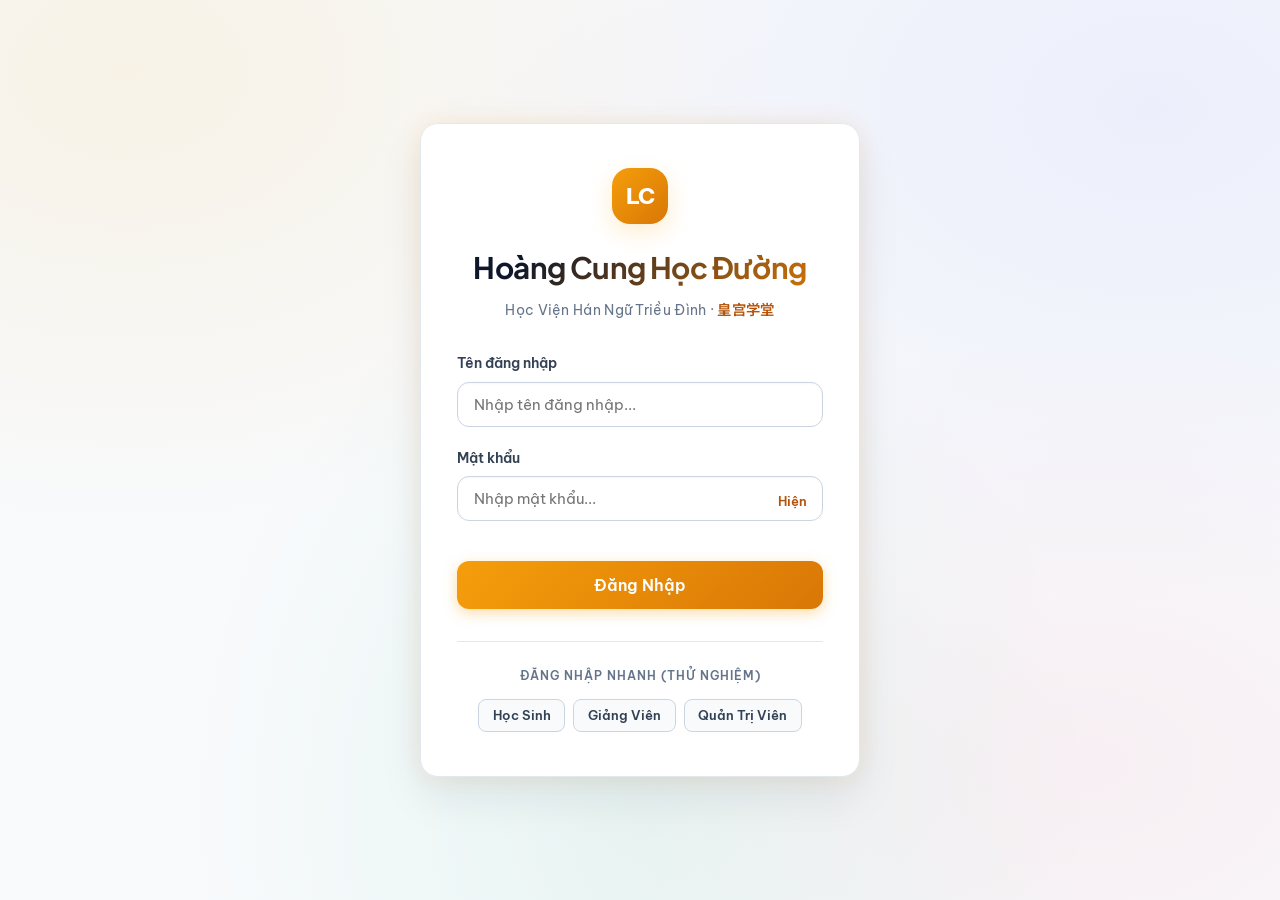
==== commit e6143361: "style: remove decorative emoji icons across all frontend pages for a minimalist professional interfa" ====
--- a/frontend/admin/index.html
+++ b/frontend/admin/index.html
@@ -47,9 +47,10 @@
 
     <div class="app-container">
         <!-- Sidebar -->
+        <!-- Sidebar -->
         <aside class="sidebar">
             <div class="sidebar-header">
-                <div class="sidebar-logo-icon">👑</div>
+                <div class="sidebar-logo-badge">LC</div>
                 <div class="sidebar-brand">
                     <h2>Triều Đình</h2>
                     <span>Tổng Quản Học Viện</span>
@@ -58,30 +59,25 @@
 
             <nav class="sidebar-nav">
                 <a href="#dashboard" class="nav-item active" onclick="switchAdminTab('dashboard', this)">
-                    <span class="nav-icon">🏯</span>
-                    <span>Toàn Cảnh Triều Đình</span>
+                    <span>Tổng Quan Hệ Thống</span>
                 </a>
                 <a href="#students" class="nav-item" onclick="switchAdminTab('students', this)">
-                    <span class="nav-icon">👥</span>
-                    <span>Quản Lý Học Tử</span>
+                    <span>Quản Lý Học Sinh</span>
                 </a>
                 <a href="#teachers" class="nav-item" onclick="switchAdminTab('teachers', this)">
-                    <span class="nav-icon">🎓</span>
-                    <span>Quản Lý Thái Phó</span>
+                    <span>Quản Lý Giảng Viên</span>
                 </a>
                 <a href="#classes" class="nav-item" onclick="switchAdminTab('classes', this)">
-                    <span class="nav-icon">🏛️</span>
                     <span>Quản Lý Lớp Học</span>
                 </a>
                 <a href="#scores" class="nav-item" onclick="switchAdminTab('scores', this)">
-                    <span class="nav-icon">⭐</span>
-                    <span>Thưởng Phạt Triều Đình</span>
+                    <span>Cộng / Trừ Điểm</span>
                 </a>
             </nav>
 
             <div class="sidebar-footer">
                 <button onclick="logout()" class="btn btn-secondary btn-block">
-                    <span>🚪 Xuất Cung (Đăng Xuất)</span>
+                    <span>Đăng Xuất</span>
                 </button>
             </div>
         </aside>
@@ -90,7 +86,7 @@
         <main class="main-content">
             <header class="topbar">
                 <div class="topbar-left">
-                    <button class="menu-toggle" aria-label="Mở Menu">☰</button>
+                    <button class="menu-toggle" aria-label="Mở Menu">Menu</button>
                     <div class="topbar-title">
                         <h1 id="pageHeaderTitle">Toàn Cảnh Triều Đình · <span class="hanzi">皇城总览</span></h1>
                         <p id="pageHeaderSubtitle">Báo cáo tình hình học viện Hán ngữ toàn diện</p>
@@ -98,8 +94,8 @@
                 </div>
 
                 <div class="topbar-right">
-                    <button id="notifBtn" class="notif-btn" title="Chiếu chỉ & Thông báo">
-                        <span>🔔</span>
+                    <button id="notifBtn" class="btn btn-secondary btn-sm" title="Thông báo" style="font-size: 0.82rem; font-weight: 600;">
+                        Thông Báo
                     </button>
                     <div class="user-profile">
                         <div class="user-avatar" style="background: linear-gradient(135deg, #F59E0B, #D97706);">帝</div>
@@ -117,15 +113,13 @@
                 <section id="tab-dashboard" class="tab-content active">
                     <div class="grid-cards">
                         <div class="glass-panel stat-card">
-                            <div class="stat-icon" style="color: #2563EB; background: #EFF6FF; border-color: #BFDBFE;">👥</div>
                             <div class="stat-info">
-                                <div class="stat-label">Tổng Học Tử</div>
+                                <div class="stat-label">Tổng Học Sinh</div>
                                 <div class="stat-value" id="dashTotalStudents">0</div>
                             </div>
                         </div>
 
                         <div class="glass-panel stat-card">
-                            <div class="stat-icon" style="color: #D97706; background: #FFFBEB; border-color: #FDE68A;">🏛️</div>
                             <div class="stat-info">
                                 <div class="stat-label">Tổng Lớp Học</div>
                                 <div class="stat-value" id="dashTotalClasses">0</div>
@@ -133,15 +127,13 @@
                         </div>
 
                         <div class="glass-panel stat-card">
-                            <div class="stat-icon" style="color: #059669; background: #ECFDF5; border-color: #A7F3D0;">🎓</div>
                             <div class="stat-info">
-                                <div class="stat-label">Tổng Thái Phó</div>
+                                <div class="stat-label">Tổng Giảng Viên</div>
                                 <div class="stat-value" id="dashTotalTeachers">0</div>
                             </div>
                         </div>
 
                         <div class="glass-panel stat-card">
-                            <div class="stat-icon" style="color: #F59E0B; background: #FFFBEB; border-color: #FDE68A;">📈</div>
                             <div class="stat-info">
                                 <div class="stat-label">Điểm Trung Bình</div>
                                 <div class="stat-value" id="dashAvgScore">0</div>
@@ -152,7 +144,7 @@
                     <!-- Top 5 & Submissions -->
                     <div class="glass-panel mb-2">
                         <div class="d-flex justify-between align-center mb-1">
-                            <h3>🏆 Top 5 Bảng Vàng (Toàn Học Viện)</h3>
+                            <h3>Top 5 Bảng Vàng (Toàn Học Viện)</h3>
                             <span style="font-size: 0.85rem; color: #D97706; font-weight: 600;" id="dashSubmissionsStats">Bài nộp tuần này: 0</span>
                         </div>
                         <div class="table-container">
@@ -174,7 +166,7 @@
 
                     <!-- Rank Distribution -->
                     <div class="glass-panel">
-                        <h3>👑 Phân Bố Tước Vị Hoàng Cung</h3>
+                        <h3>Phân Bố Danh Hiệu Học Sinh</h3>
                         <p style="font-size: 0.85rem; color: var(--text-muted); margin-top: 0.2rem;">Số lượng học tử đạt được từng phẩm trật</p>
                         <div class="rank-dist-grid" id="dashRankDistribution">
                             <!-- Injected via JS -->
@@ -186,13 +178,13 @@
                 <section id="tab-students" class="tab-content">
                     <div class="glass-panel mb-2 d-flex justify-between align-center" style="gap: 1rem; flex-wrap: wrap;">
                         <div class="d-flex gap-1 align-center" style="flex: 1; min-width: 280px; flex-wrap: wrap;">
-                            <input type="text" id="studentSearchInput" placeholder="🔍 Tìm tên hoặc mã học tử..." style="flex: 1; min-width: 180px;" oninput="filterStudentsList()">
+                            <input type="text" id="studentSearchInput" placeholder="Tìm tên hoặc mã học sinh..." style="flex: 1; min-width: 180px;" oninput="filterStudentsList()">
                             <select id="studentClassFilterSelect" style="width: auto; min-width: 160px;" onchange="loadStudentsManagement()">
                                 <option value="">Tất Cả Lớp</option>
                             </select>
                         </div>
                         <button class="btn btn-primary" onclick="openCreateStudentModal()">
-                            <span>+ Thêm Học Tử Mới</span>
+                            <span>+ Thêm Học Sinh Mới</span>
                         </button>
                     </div>
 
@@ -336,7 +328,7 @@
     <div id="createStudentModal" class="modal-overlay">
         <div class="modal-content">
             <div class="modal-header">
-                <h2>👥 Thêm Học Tử Mới</h2>
+                <h2>Thêm Học Sinh Mới</h2>
                 <button class="modal-close-btn" onclick="closeCreateStudentModal()">&times;</button>
             </div>
             <form id="createStudentForm">
@@ -389,7 +381,7 @@
     <div id="createTeacherModal" class="modal-overlay">
         <div class="modal-content">
             <div class="modal-header">
-                <h2>🎓 Thêm Thái Phó Mới</h2>
+                <h2>Thêm Giảng Viên Mới</h2>
                 <button class="modal-close-btn" onclick="closeCreateTeacherModal()">&times;</button>
             </div>
             <form id="createTeacherForm">
@@ -418,7 +410,7 @@
     <div id="createClassModal" class="modal-overlay">
         <div class="modal-content">
             <div class="modal-header">
-                <h2>🏛️ Mở Lớp Học Mới</h2>
+                <h2>Mở Lớp Học Mới</h2>
                 <button class="modal-close-btn" onclick="closeCreateClassModal()">&times;</button>
             </div>
             <form id="createClassForm">
--- a/frontend/css/style.css
+++ b/frontend/css/style.css
@@ -1,4 +1,4 @@
-@import url('https://fonts.googleapis.com/css2?family=Cinzel:wght@600;700;800&family=Inter:wght@300;400;500;600;700&family=Noto+Serif+SC:wght@500;600;700&family=Playfair+Display:ital,wght@0,600;0,700;1,600&display=swap');
+@import url('https://fonts.googleapis.com/css2?family=Be+Vietnam+Pro:ital,wght@0,300;0,400;0,500;0,600;0,700;0,800;1,400&family=Plus+Jakarta+Sans:wght@500;600;700;800&family=Noto+Sans+SC:wght@500;600;700&display=swap');
 
 :root {
     /* Youthful, Bright Imperial Education Palette */
@@ -59,7 +59,7 @@
 html, body {
     width: 100%;
     min-height: 100vh;
-    font-family: 'Inter', -apple-system, BlinkMacSystemFont, "Segoe UI", Roboto, sans-serif;
+    font-family: 'Be Vietnam Pro', -apple-system, BlinkMacSystemFont, "Segoe UI", Roboto, sans-serif;
     background-color: var(--bg-main);
     color: var(--text-primary);
     line-height: 1.6;
@@ -73,14 +73,14 @@
 }
 
 h1, h2, h3, h4, h5, h6, .royal-title {
-    font-family: 'Cinzel', 'Playfair Display', serif;
+    font-family: 'Plus Jakarta Sans', 'Be Vietnam Pro', sans-serif;
     font-weight: 700;
-    letter-spacing: 0.3px;
+    letter-spacing: -0.02em;
     color: #1E293B;
 }
 
 .hanzi {
-    font-family: 'Noto Serif SC', serif;
+    font-family: 'Noto Sans SC', sans-serif;
     font-weight: 600;
     color: var(--gold-light);
 }
@@ -147,9 +147,24 @@
     background: linear-gradient(180deg, #FFFBEB 0%, rgba(255, 255, 255, 0.8) 100%);
 }
 
+.sidebar-logo-badge {
+    width: 36px;
+    height: 36px;
+    border-radius: var(--radius-md);
+    background: linear-gradient(135deg, #F59E0B 0%, #D97706 100%);
+    color: #FFFFFF;
+    font-weight: 800;
+    font-size: 0.95rem;
+    display: flex;
+    align-items: center;
+    justify-content: center;
+    letter-spacing: -0.5px;
+    box-shadow: 0 4px 12px rgba(245, 158, 11, 0.25);
+    flex-shrink: 0;
+}
+
 .sidebar-logo-icon {
-    font-size: 2.2rem;
-    filter: drop-shadow(0 2px 8px rgba(245, 158, 11, 0.3));
+    display: none;
 }
 
 .sidebar-brand h2 {
@@ -180,8 +195,7 @@
 .nav-item {
     display: flex;
     align-items: center;
-    gap: 0.9rem;
-    padding: 0.85rem 1.1rem;
+    padding: 0.8rem 1.1rem;
     color: var(--text-secondary);
     border-radius: var(--radius-md);
     font-weight: 500;
@@ -191,9 +205,7 @@
 }
 
 .nav-item .nav-icon {
-    font-size: 1.25rem;
-    width: 24px;
-    text-align: center;
+    display: none;
 }
 
 .nav-item:hover {
@@ -245,12 +257,13 @@
     display: none;
     background: #FFFFFF;
     border: 1px solid var(--border-color);
-    color: var(--gold-primary);
-    width: 42px;
-    height: 42px;
+    color: var(--text-primary);
+    padding: 0.45rem 0.85rem;
+    height: 38px;
     border-radius: var(--radius-md);
     cursor: pointer;
-    font-size: 1.25rem;
+    font-size: 0.85rem;
+    font-weight: 600;
     align-items: center;
     justify-content: center;
     box-shadow: var(--shadow-sm);
@@ -371,25 +384,17 @@
 
 .stat-card {
     display: flex;
-    align-items: center;
-    gap: 1.25rem;
+    flex-direction: column;
+    justify-content: center;
     padding: 1.35rem;
-    position: relative;
     background: #FFFFFF;
     border: 1px solid var(--border-color);
+    border-radius: var(--radius-lg);
+    gap: 0.4rem;
 }
 
 .stat-icon {
-    width: 52px;
-    height: 52px;
-    border-radius: var(--radius-md);
-    background: #FFFBEB;
-    border: 1px solid #FDE68A;
-    display: flex;
-    align-items: center;
-    justify-content: center;
-    font-size: 1.7rem;
-    flex-shrink: 0;
+    display: none !important;
 }
 
 .stat-info {
@@ -407,7 +412,7 @@
 
 .stat-value {
     font-size: 2rem;
-    font-family: 'Cinzel', serif;
+    font-family: 'Plus Jakarta Sans', 'Be Vietnam Pro', sans-serif;
     font-weight: 700;
     color: #0F172A;
     line-height: 1.1;
@@ -572,7 +577,7 @@
 
 th {
     padding: 0.9rem 1.1rem;
-    font-family: 'Cinzel', serif;
+    font-family: 'Plus Jakarta Sans', 'Be Vietnam Pro', sans-serif;
     font-size: 0.85rem;
     font-weight: 700;
     color: #475569;
@@ -795,25 +800,40 @@
 
 .mobile-nav-link {
     display: flex;
-    flex-direction: column;
     align-items: center;
     justify-content: center;
-    gap: 0.2rem;
     color: var(--text-muted);
-    font-size: 0.72rem;
-    font-weight: 600;
-    padding: 0.4rem 0.6rem;
-    border-radius: var(--radius-sm);
-    transition: color 0.2s;
-    min-width: 55px;
+    font-size: 0.82rem;
+    font-weight: 600;
+    padding: 0.5rem 0.85rem;
+    border-radius: var(--radius-md);
+    transition: all 0.2s;
+    background: transparent;
 }
 
 .mobile-nav-link .nav-icon {
-    font-size: 1.25rem;
+    display: none !important;
 }
 
 .mobile-nav-link.active, .mobile-nav-link:hover {
-    color: var(--gold-light);
+    color: #92400E;
+    background: #FEF3C7;
+}
+
+.login-logo-badge {
+    width: 56px;
+    height: 56px;
+    margin: 0 auto 1.25rem auto;
+    border-radius: var(--radius-lg);
+    background: linear-gradient(135deg, #F59E0B 0%, #D97706 100%);
+    color: #FFFFFF;
+    font-weight: 800;
+    font-size: 1.4rem;
+    display: flex;
+    align-items: center;
+    justify-content: center;
+    letter-spacing: -0.5px;
+    box-shadow: var(--shadow-gold);
 }
 
 /* Backdrop for Mobile Drawer */
